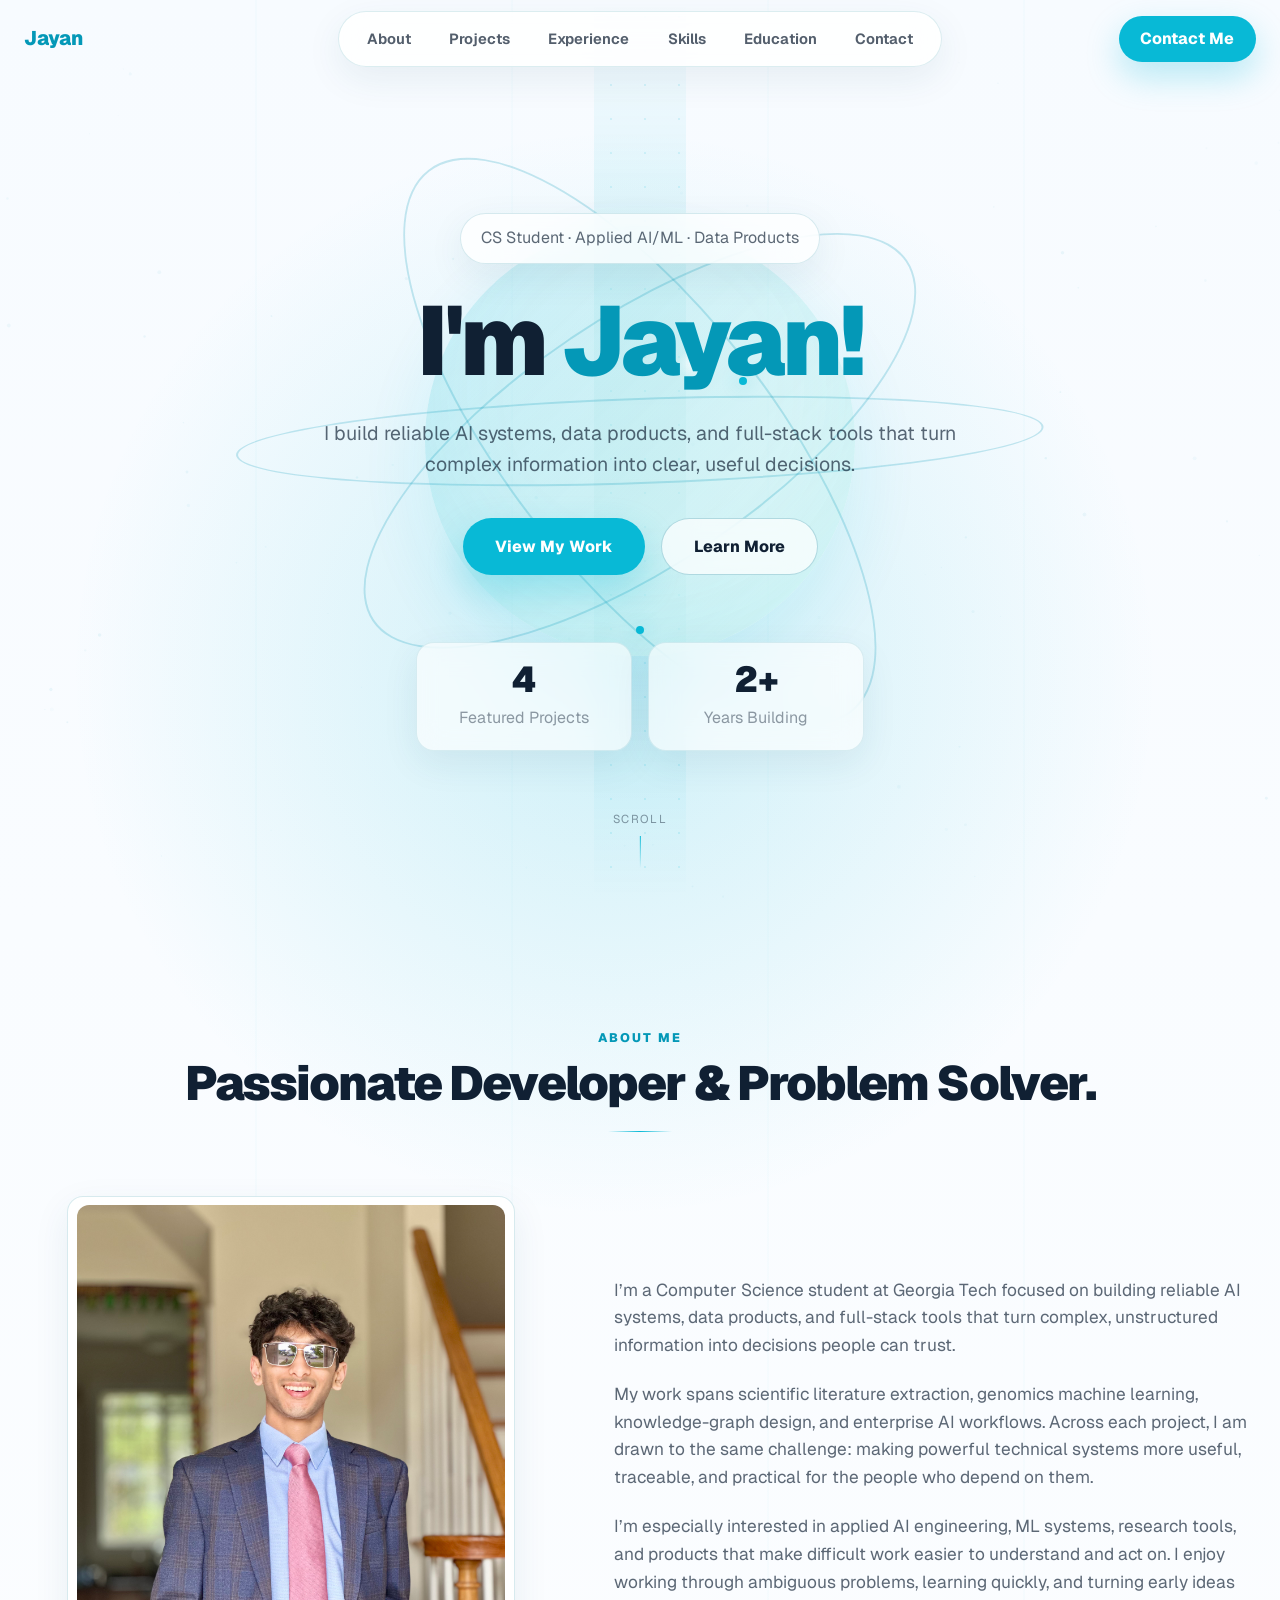
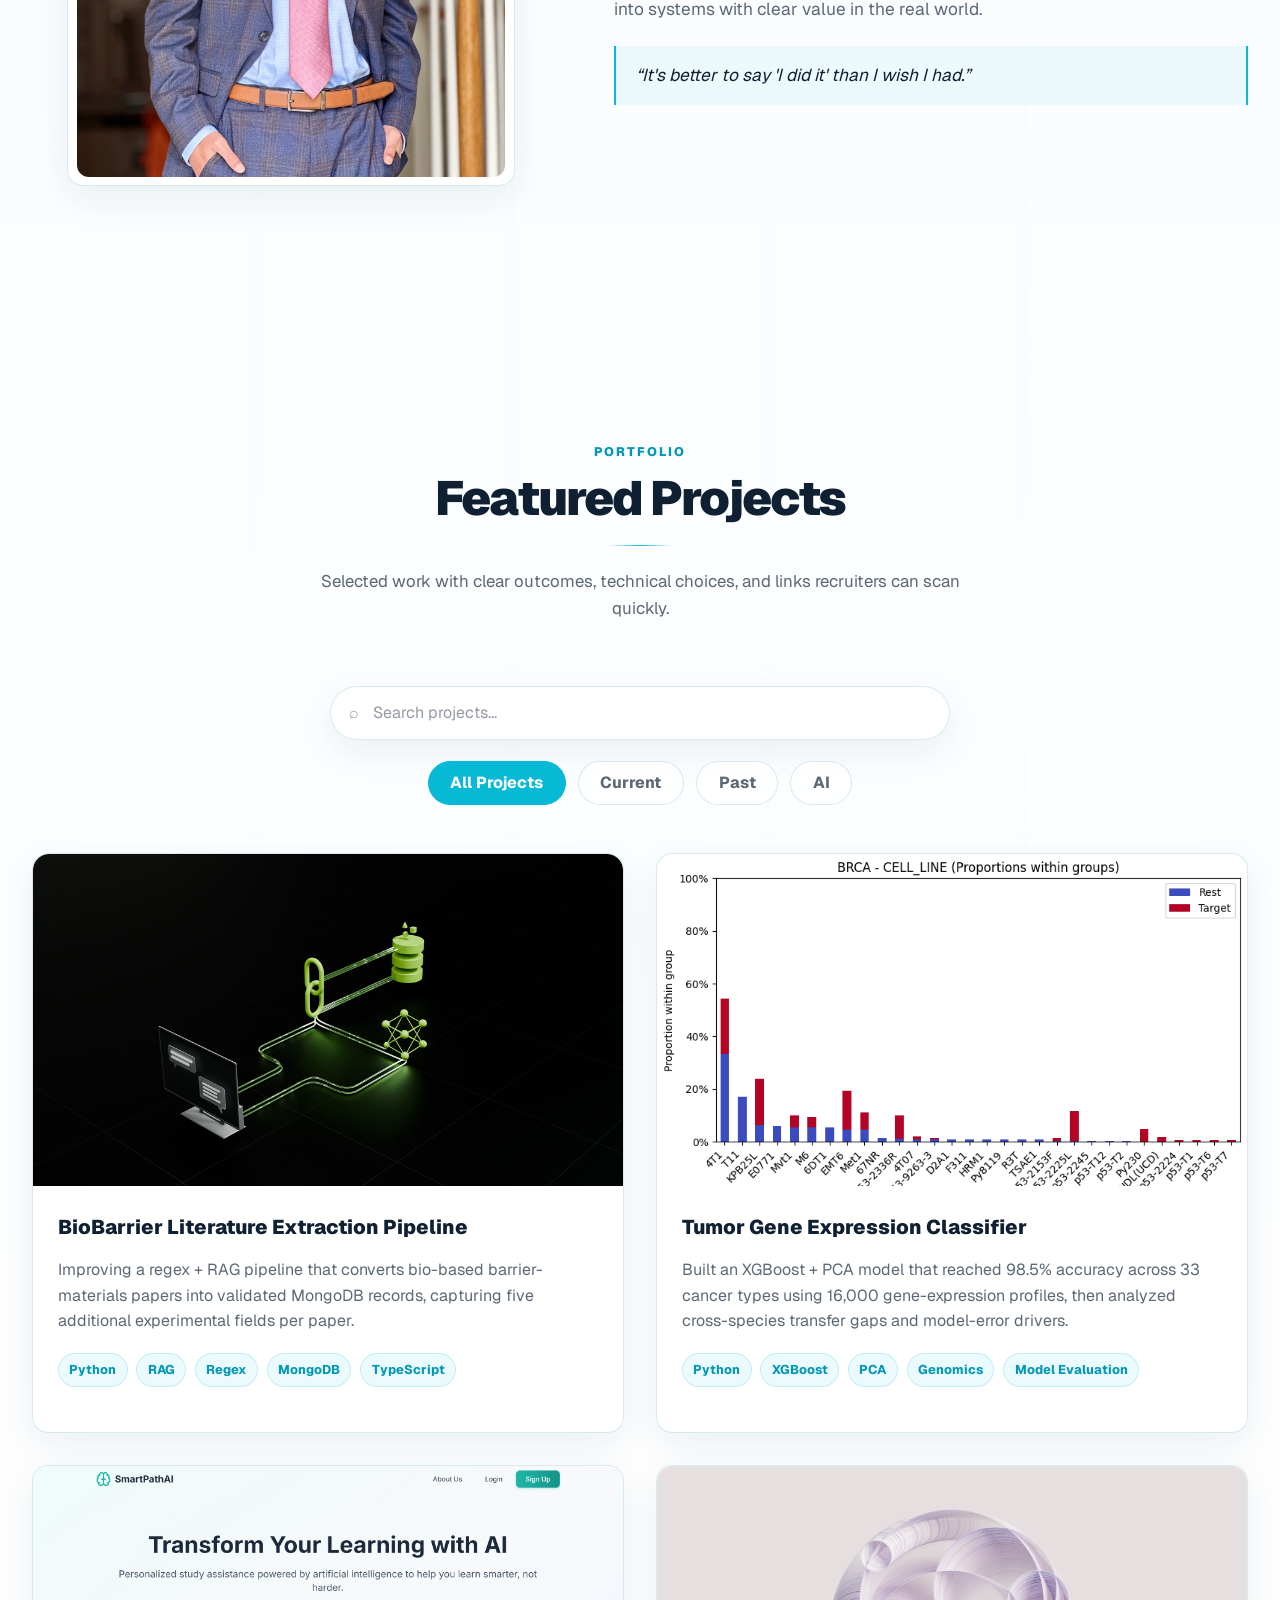
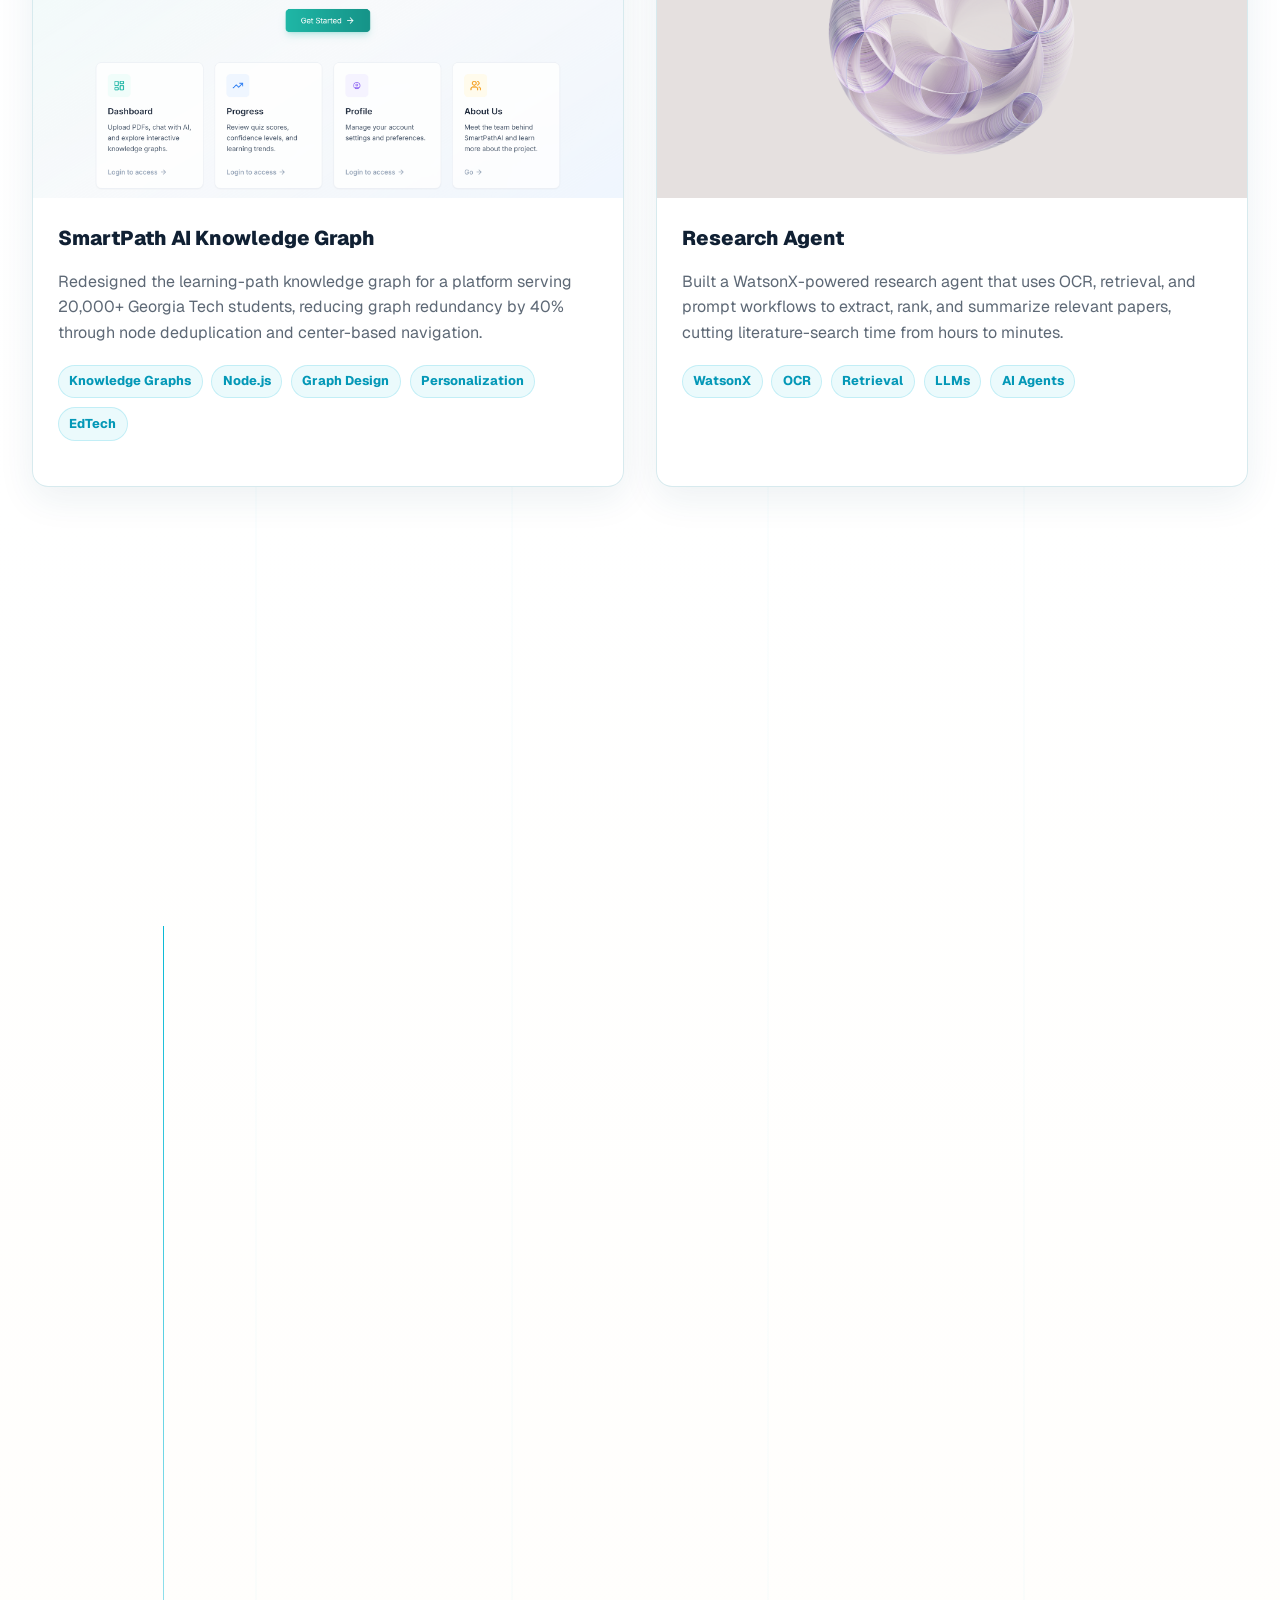
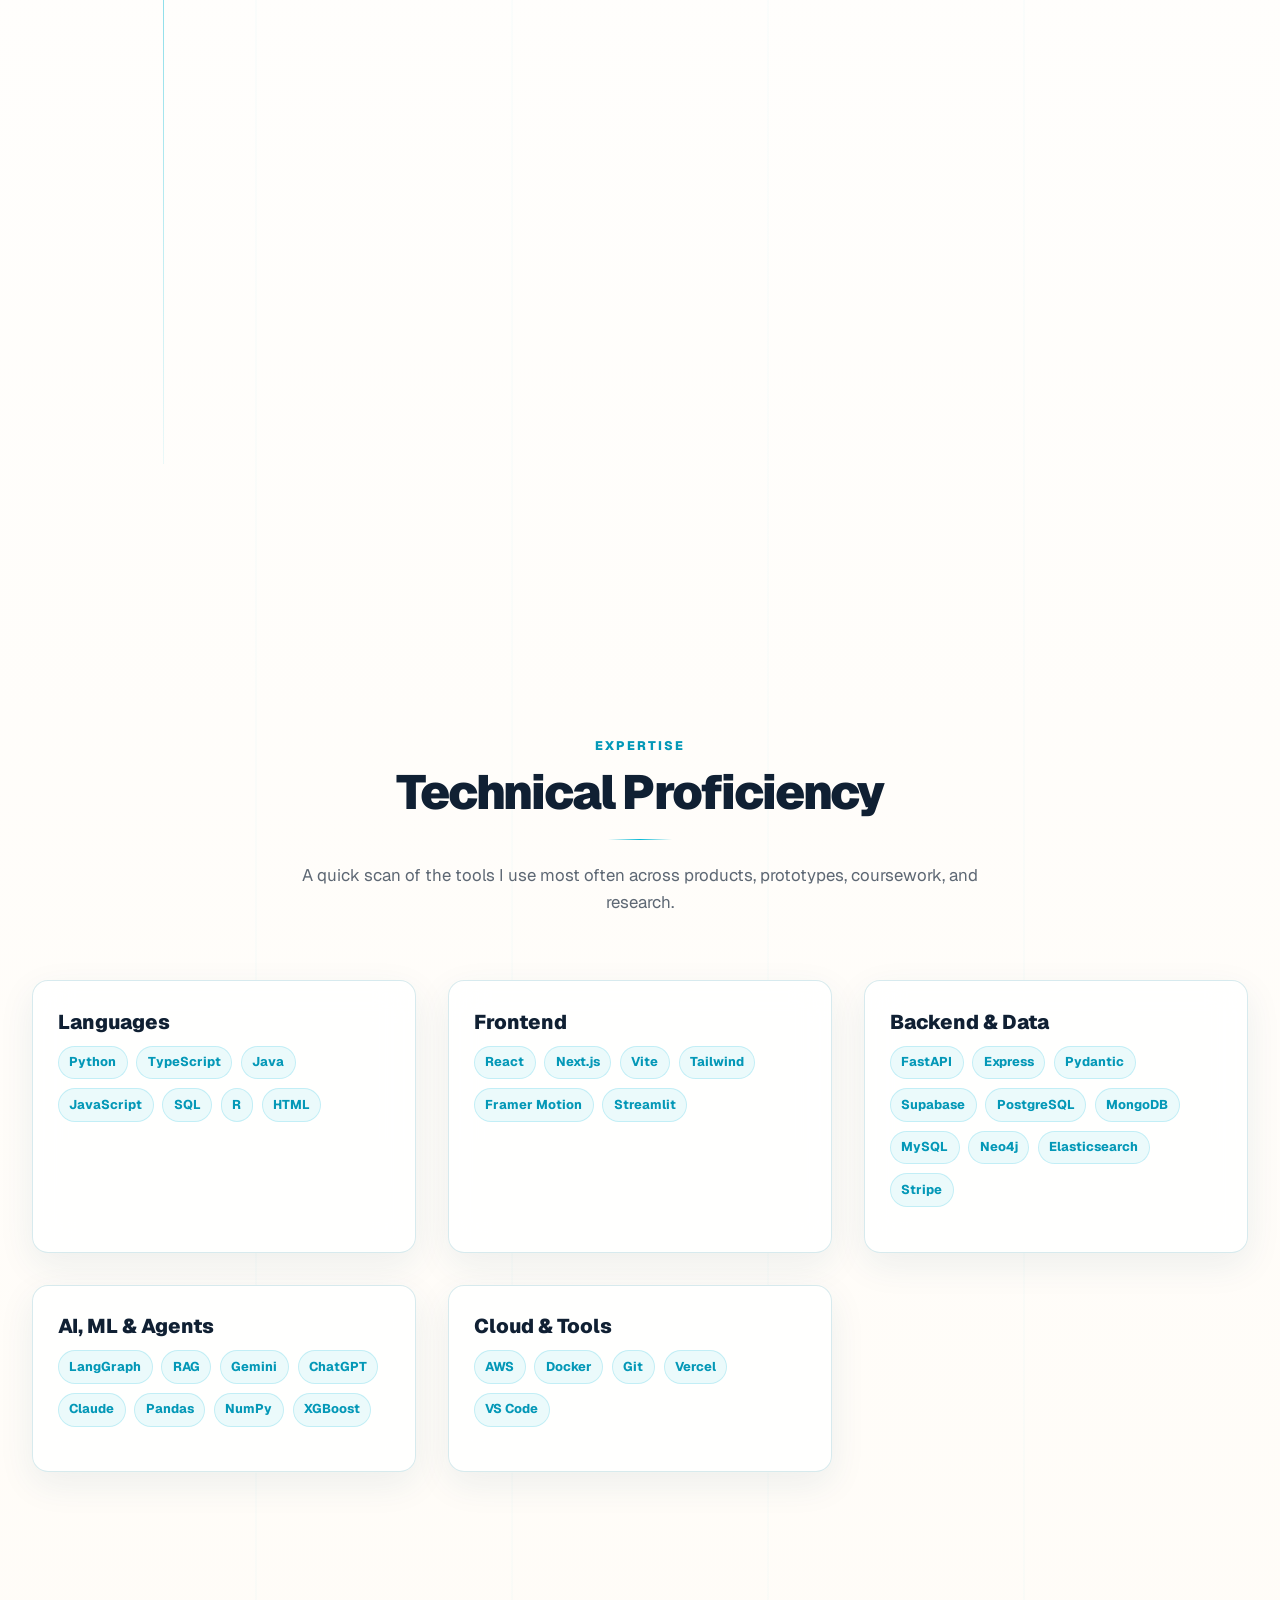
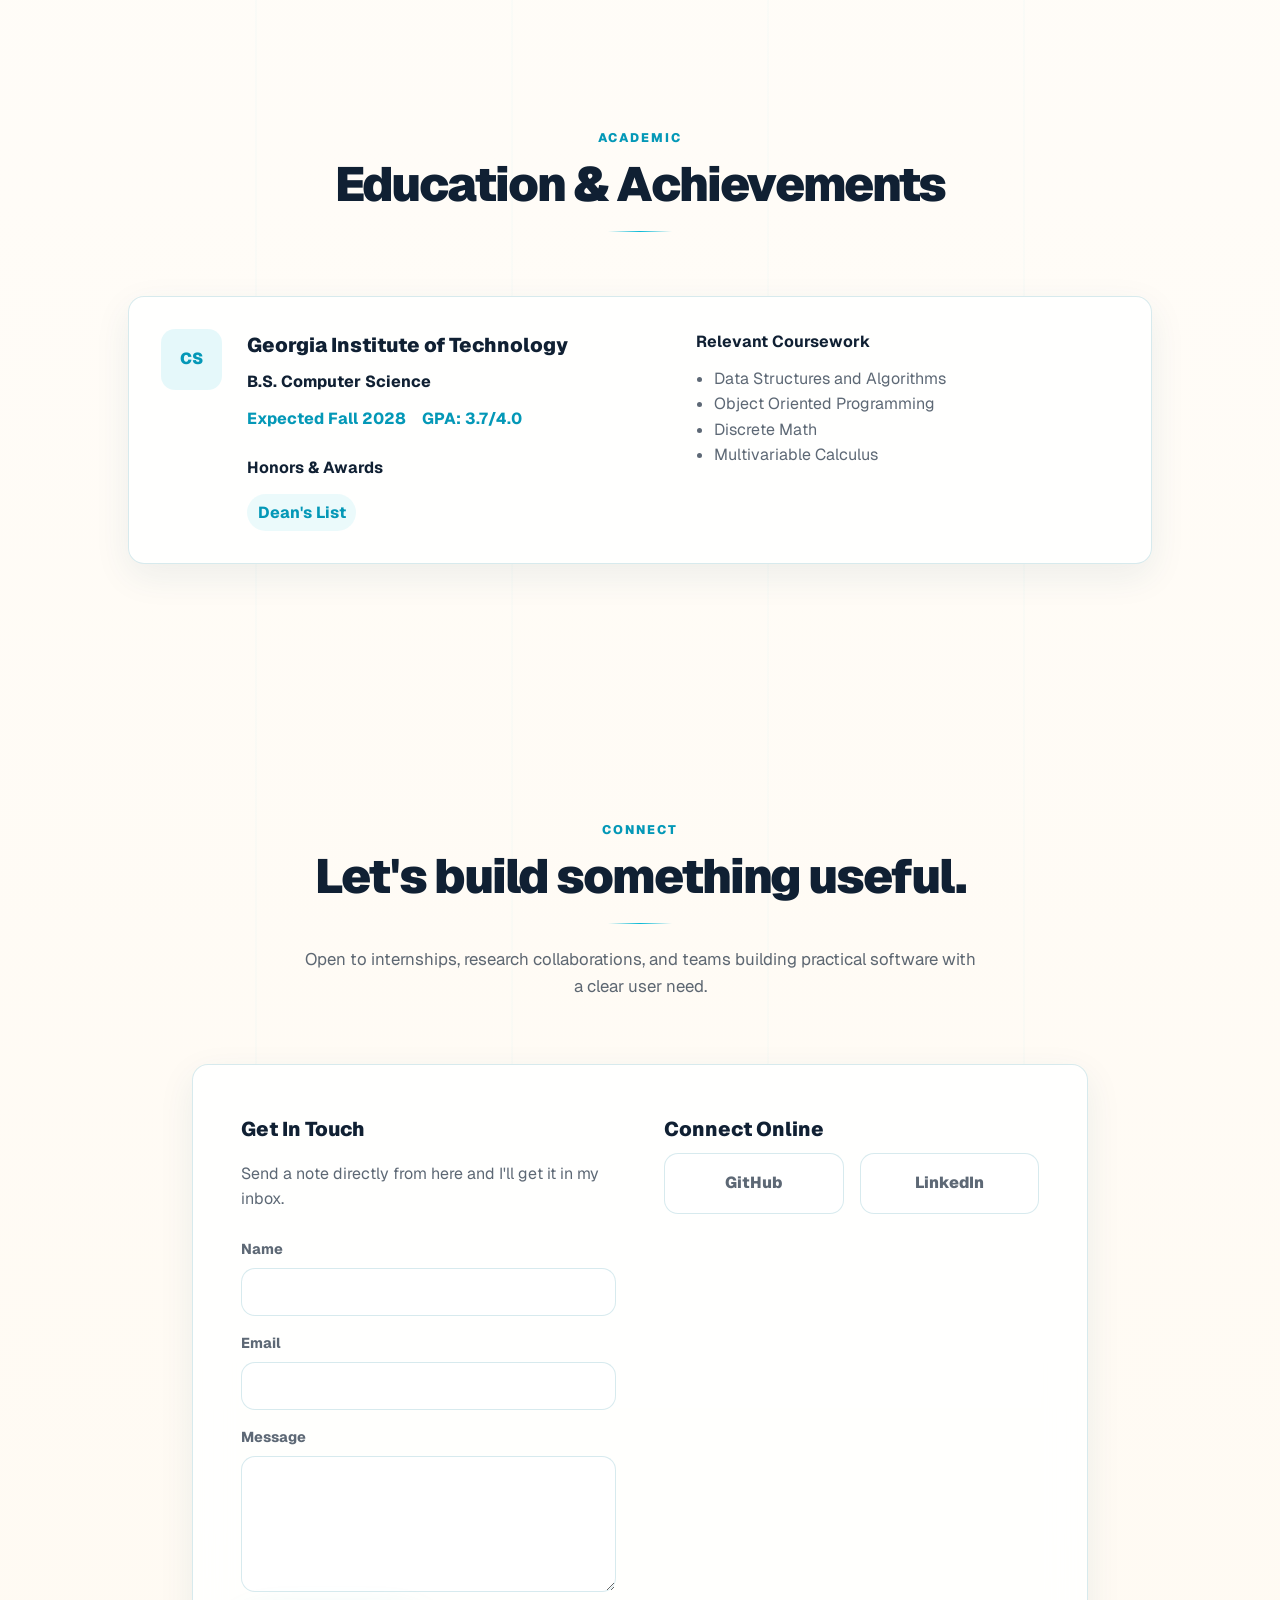
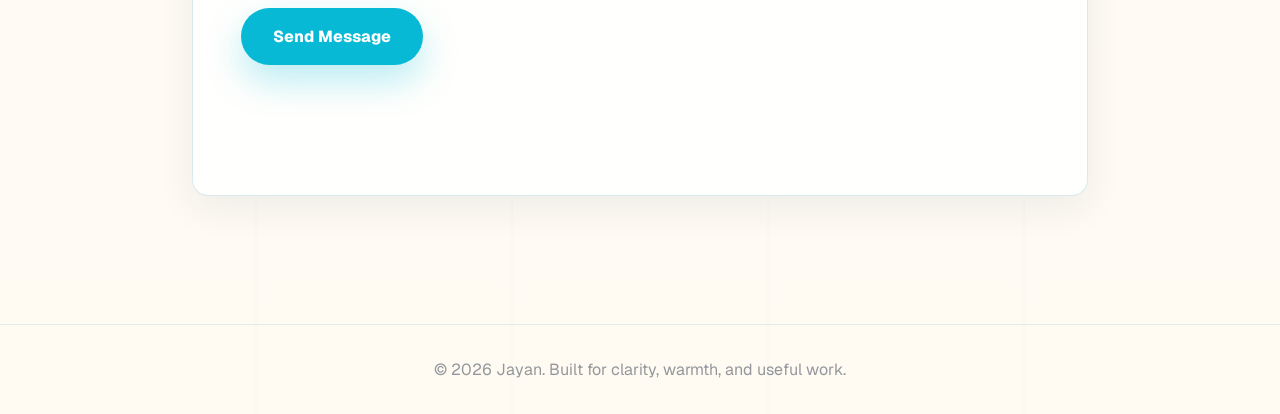
==== index.html @ 0e6bd023 "Initial commit" ====
<!DOCTYPE html>
<html lang="en">
  <head>
    <meta charset="UTF-8" />
    <meta name="viewport" content="width=device-width, initial-scale=1.0" />
    <title>Jayan's Portfolio</title>
    <meta
      name="description"
      content="Jayan's software engineering portfolio: projects, experience, skills, education, and contact."
    />
    <meta name="theme-color" content="#f7fbff" />
    <link rel="icon" href="favicon.svg" type="image/svg+xml" />
    <link rel="preconnect" href="https://fonts.googleapis.com" />
    <link rel="preconnect" href="https://fonts.gstatic.com" crossorigin />
    <link
      href="https://fonts.googleapis.com/css2?family=Geist:wght@400;500;600;700;800;900&display=swap"
      rel="stylesheet"
    />
    <link rel="stylesheet" href="style.css" />
  </head>
  <body>
    <a class="skip-link" href="#main">Skip to content</a>

    <nav class="site-nav" aria-label="Primary navigation">
      <a class="brand" href="#home">Jayan</a>

      <div class="nav-pill" aria-label="Section links">
        <a href="#about">About</a>
        <a href="#projects">Projects</a>
        <a href="#experience">Experience</a>
        <a href="#skills">Skills</a>
        <a href="#education">Education</a>
        <a href="#contact">Contact</a>
      </div>

      <a class="nav-cta" href="#contact">Contact Me</a>

      <button
        class="menu-toggle"
        id="menu-toggle"
        type="button"
        aria-label="Open menu"
        aria-controls="mobile-menu"
        aria-expanded="false"
      >
        <span></span>
        <span></span>
        <span></span>
      </button>
    </nav>

    <div class="mobile-menu" id="mobile-menu">
      <a href="#about">About</a>
      <a href="#projects">Projects</a>
      <a href="#experience">Experience</a>
      <a href="#skills">Skills</a>
      <a href="#education">Education</a>
      <a href="#contact">Contact</a>
    </div>

    <main id="main">
      <section class="hero" id="home" aria-labelledby="hero-title">
        <canvas class="lightfield" id="lightfield" aria-hidden="true"></canvas>
        <div class="beam beam-vertical" aria-hidden="true"></div>
        <div class="orbital" aria-hidden="true">
          <span class="planet"></span>
          <span class="ring ring-a"></span>
          <span class="ring ring-b"></span>
          <span class="ring ring-c"></span>
          <span class="spark spark-a"></span>
          <span class="spark spark-b"></span>
        </div>

        <div class="hero-content reveal">
          <p class="hero-badge">
            <span> CS Student &middot; Applied AI/ML &middot; Data Products</span>
          </p>
          <h1 id="hero-title">
            I&apos;m <span>Jayan!</span>
          </h1>
          <p class="hero-copy">
            I build reliable AI systems, data products, and full-stack tools
            that turn complex information into clear, useful decisions.
          </p>
          <div class="hero-actions">
            <a class="button button-primary" href="#projects">View My Work</a>
            <a class="button button-secondary" href="#about">Learn More</a>
          </div>
          <div class="hero-stats" aria-label="Portfolio stats">
            <div>
              <strong>4</strong>
              <span>Featured Projects</span>
            </div>
            <div>
              <strong>2+</strong>
              <span>Years Building</span>
            </div>
          </div>
        </div>
        <a class="scroll-cue" href="#about" aria-label="Scroll to about">
          <span>SCROLL</span>
          <i></i>
        </a>
      </section>

      <section class="section" id="about" aria-labelledby="about-title">
        <div class="wrap">
          <header class="section-heading reveal">
            <p>ABOUT ME</p>
            <h2 id="about-title">Passionate Developer & Problem Solver.</h2>
          </header>

          <div class="about-layout">
            <div class="portrait-card reveal">
              <img class="portrait-image" src="assets/images/portrait.jpeg" alt="Portrait of Jayan" />
            </div>

            <div class="about-copy reveal" data-delay="1">
              <p>
                I’m a Computer Science student at Georgia Tech focused on building reliable AI systems, data products, 
                and full-stack tools that turn complex, unstructured information into decisions people can trust.
              </p>
              <p>
                My work spans scientific literature extraction, genomics machine learning, knowledge-graph design, 
                and enterprise AI workflows. Across each project, I am drawn to the same challenge: 
                making powerful technical systems more useful, traceable, and practical for 
                the people who depend on them.
              </p>
              <p>
                I’m especially interested in applied AI engineering, ML systems, research tools, 
                and products that make difficult work easier to understand and act on. 
                I enjoy working through ambiguous problems, learning quickly, 
                and turning early ideas into systems with clear value in the real world.
              </p>
              <blockquote>
                &ldquo;It's better to say 'I did it' than I wish I had.&rdquo;
              </blockquote>
            </div>
          </div>
        </div>
      </section>

      <section class="section" id="projects" aria-labelledby="projects-title">
        <div class="wrap">
          <header class="section-heading reveal">
            <p>PORTFOLIO</p>
            <h2 id="projects-title">Featured Projects</h2>
            <span>
              Selected work with clear outcomes, technical choices, and links
              recruiters can scan quickly.
            </span>
          </header>

          <div class="project-tools reveal">
            <label class="search-box" for="project-search">
              <span aria-hidden="true">⌕</span>
              <input id="project-search" type="search" placeholder="Search projects..." />
            </label>
            <div class="filter-buttons" aria-label="Project filters">
              <button class="filter is-active" type="button" data-filter="all">All Projects</button>
              <button class="filter" type="button" data-filter="current">Current</button>
              <button class="filter" type="button" data-filter="past">Past</button>
              <button class="filter" type="button" data-filter="ai">AI</button>
            </div>
          </div>

          <div class="project-grid" id="project-grid">
            <article class="project-card reveal" data-category="current ai" data-title="BioBarrier Literature Extraction Pipeline Georgia Tech Grover Lab">
              <div class="project-preview preview-one">
                <img class="project-preview-image" src="assets/images/grover-lab.png" alt="paper-to-dataset extraction workflow" />
              </div>
              <div class="project-content">
                <h3>BioBarrier Literature Extraction Pipeline</h3>
                <p>
                  Improving a regex + RAG pipeline that converts bio-based
                  barrier-materials papers into validated MongoDB records,
                  capturing five additional experimental fields per paper.
                </p>
                <div class="chips">
                  <span>Python</span>
                  <span>RAG</span>
                  <span>Regex</span>
                  <span>MongoDB</span>
                  <span>TypeScript</span>
                </div>
              </div>
            </article>

            <article class="project-card reveal" data-category="past ai" data-title="Tumor Gene Expression Classifier The Jackson Laboratory for Genomic Medicine">
              <div class="project-preview preview-two">
                <img class="project-preview-image" src="assets/images/tge.png" alt="Cancer classification performance analysis" />
              </div>
              <div class="project-content">
                <h3>Tumor Gene Expression Classifier</h3>
                <p>
                  Built an XGBoost + PCA model that reached 98.5% accuracy
                  across 33 cancer types using 16,000 gene-expression profiles,
                  then analyzed cross-species transfer gaps and model-error drivers.
                </p>
                <div class="chips">
                  <span>Python</span>
                  <span>XGBoost</span>
                  <span>PCA</span>
                  <span>Genomics</span>
                  <span>Model Evaluation</span>
                </div>
              </div>
            </article>

            <article class="project-card reveal" data-category="current ai" data-title="SmartPath AI Knowledge Graph SmartPathAI Big Data Big Impact">
              <div class="project-preview preview-three">
                <img class="project-preview-image" src="assets/images/smartpath-ai.png" alt="Personalized learning-path graph" />
              </div>
              <div class="project-content">
                <h3>SmartPath AI Knowledge Graph</h3>
                <p>
                  Redesigned the learning-path knowledge graph for a platform
                  serving 20,000+ Georgia Tech students, reducing graph redundancy
                  by 40% through node deduplication and center-based navigation.
                </p>
                <div class="chips">
                  <span>Knowledge Graphs</span>
                  <span>Node.js</span>
                  <span>Graph Design</span>
                  <span>Personalization</span>
                  <span>EdTech</span>
                </div>
              </div>
            </article>

            <article class="project-card reveal" data-category="past ai" data-title="NeuralSeek AI Research Agent">
              <div class="project-preview preview-four">
                <img class="project-preview-image" src="assets/images/watsonx.png" alt="research-agent retrieval workflow" />
              </div>
              <div class="project-content">
                <h3>Research Agent</h3>
                <p>
                  Built a WatsonX-powered research agent that uses OCR,
                  retrieval, and prompt workflows to extract, rank, and summarize
                  relevant papers, cutting literature-search time from hours to minutes.
                </p>
                <div class="chips">
                  <span>WatsonX</span>
                  <span>OCR</span>
                  <span>Retrieval</span>
                  <span>LLMs</span>
                  <span>AI Agents</span>
                </div>
              </div>
            </article>
          </div>
        </div>
      </section>

      <section class="section" id="experience" aria-labelledby="experience-title">
        <div class="wrap narrow">
          <header class="section-heading reveal">
            <p>CAREER</p>
            <h2 id="experience-title">Work Experience</h2>
          </header>

          <div class="timeline">
            <article class="timeline-card reveal">
              <div class="timeline-dot"></div>
              <h3>AI & Modernization Intern</h3>
              <p class="meta">PowerPlan · May 2026 - Aug 2026</p>
              <p>
                Built a Python/FastAPI policy-validation service and LangGraph
                workflow that reduced manual review time by 15% and improved
                miscapitalization detection for enterprise financial asset-management software.
              </p>
            </article>

            <article class="timeline-card reveal">
              <div class="timeline-dot"></div>
              <h3>Undergraduate Research Assistant: Bio Based Barrier Materials</h3>
              <p class="meta">Georgia Tech Grover Lab · May 2026 - Present</p>
              <p>
                Improving a literature-extraction system for bio-based barrier
                materials by mapping ingestion, retrieval, parsing, validation,
                and MongoDB schema flows to increase structured-data reliability.
              </p>
            </article>

            <article class="timeline-card reveal">
              <div class="timeline-dot"></div>
              <h3>Research Assistant: Tumor Gene Expression</h3>
              <p class="meta">The Jackson Laboratory for Genomic Medicine · Oct 2024 - Dec 2025</p>
              <p>
                Developed a 98.5%-accurate XGBoost/PCA cancer classifier across
                33 tumor types and analyzed cross-species transfer gaps using
                per-class metrics and error-association analysis.
              </p>
            </article>

            <article class="timeline-card reveal">
              <div class="timeline-dot"></div>
              <h3>AI Agent Builder Intern</h3>
              <p class="meta">NeuralSeek · Aug 2025 - Sep 2025</p>
              <p>
                Built a WatsonX-powered research agent combining OCR, retrieval,
                and prompt workflows to extract, rank, and summarize papers by topic.
              </p>
            </article>

            <article class="timeline-card reveal">
              <div class="timeline-dot"></div>
              <h3>Python Data Analytics & AI Prompt Engineering Intern</h3>
              <p class="meta">developerDB / cruiter.ai · Jul 2025 - Aug 2025</p>
              <p>
                Built Python and SQL analytics pipelines across a 40M+
                candidate-profile database, reducing candidate-placement
                decision time by 30%.
              </p>
            </article>

            <article class="timeline-card reveal">
              <div class="timeline-dot"></div>
              <h3>Research Assistant: Web Robot Detection</h3>
              <p class="meta">Central Connecticut State University · May 2023 - May 2024</p>
              <p>
                Researched web-robot detection approaches and supported
                data-driven analysis of automated versus human web activity.
              </p>
            </article>
          </div>
        </div>
      </section>

      <section class="section" id="skills" aria-labelledby="skills-title">
        <div class="wrap">
          <header class="section-heading reveal">
            <p>EXPERTISE</p>
            <h2 id="skills-title">Technical Proficiency</h2>
            <span>
              A quick scan of the tools I use most often across products,
              prototypes, coursework, and research.
            </span>
          </header>

          <div class="skills-grid">
            <article class="skill-panel reveal">
              <h3>Languages</h3>
                <div class="chips">
                  <span>Python</span>
                  <span>TypeScript</span>
                  <span>Java</span>
                  <span>JavaScript</span>
                  <span>SQL</span>
                  <span>R</span>
                  <span>HTML</span>
                </div>
            </article>

            <article class="skill-panel reveal" data-delay="1">
              <h3>Frontend</h3>
                <div class="chips">
                  <span>React</span>
                  <span>Next.js</span>
                  <span>Vite</span>
                  <span>Tailwind</span>
                  <span>Framer Motion</span>
                  <span>Streamlit</span>
                </div>
            </article>

            <article class="skill-panel reveal" data-delay="2">
              <h3>Backend &amp; Data</h3>
                <div class="chips">
                  <span>FastAPI</span>
                  <span>Express</span>
                  <span>Pydantic</span>
                  <span>Supabase</span>
                  <span>PostgreSQL</span>
                  <span>MongoDB</span>
                  <span>MySQL</span>
                  <span>Neo4j</span>
                  <span>Elasticsearch</span>
                  <span>Stripe</span>
                </div>
            </article>

            <article class="skill-panel reveal" data-delay="2">
              <h3>AI, ML &amp; Agents</h3>
                <div class="chips">
                  <span>LangGraph</span>
                  <span>RAG</span>
                  <span>Gemini</span>
                  <span>ChatGPT</span>
                  <span>Claude</span>
                  <span>Pandas</span>
                  <span>NumPy</span>
                  <span>XGBoost</span>
                </div>
            </article>

            <article class="skill-panel reveal" data-delay="2">
              <h3>Cloud &amp; Tools</h3>
                <div class="chips">
                  <span>AWS</span>
                  <span>Docker</span>
                  <span>Git</span>
                  <span>Vercel</span>
                  <span>VS Code</span>
                </div>
            </article>
          </div>
        </div>
      </section>

      <section class="section" id="education" aria-labelledby="education-title">
        <div class="wrap narrow">
          <header class="section-heading reveal">
            <p>ACADEMIC</p>
            <h2 id="education-title">Education &amp; Achievements</h2>
          </header>

          <article class="education-card reveal">
            <div class="school-mark">CS</div>
            <div class="school-main">
              <h3>Georgia Institute of Technology</h3>
              <p>B.S. Computer Science</p>
              <div class="school-meta">
                <span>Expected Fall 2028</span>
                <span>GPA: 3.7/4.0</span>
              </div>
              <div class="award-list">
                <h4>Honors &amp; Awards</h4>
                <span>Dean's List</span>
              </div>
            </div>
            <div class="coursework">
              <h4>Relevant Coursework</h4>
              <ul>
                <li>Data Structures and Algorithms</li>
                <li>Object Oriented Programming</li>
                <li>Discrete Math</li>
                <li>Multivariable Calculus</li>
              </ul>
            </div>
          </article>
        </div>
      </section>

      <section class="section" id="contact" aria-labelledby="contact-title">
        <div class="wrap contact-wrap">
          <header class="section-heading reveal">
            <p>CONNECT</p>
            <h2 id="contact-title">Let&apos;s build something useful.</h2>
            <span>
              Open to internships, research collaborations, and teams building
              practical software with a clear user need.
            </span>
          </header>

          <div class="contact-card reveal">
            <div>
              <h3>Get In Touch</h3>
              <p>
                Send a note directly from here and I&apos;ll get it in my inbox.
              </p>
              <form class="contact-form" id="contact-form">
                <label for="contact-name">
                  <span>Name</span>
                  <input id="contact-name" name="name" type="text" autocomplete="name" required />
                </label>
                <label for="contact-email">
                  <span>Email</span>
                  <input id="contact-email" name="email" type="email" autocomplete="email" required />
                </label>
                <label class="honeypot" for="contact-website" aria-hidden="true">
                  <span>Website</span>
                  <input id="contact-website" name="website" type="text" tabindex="-1" autocomplete="off" />
                </label>
                <label for="contact-message">
                  <span>Message</span>
                  <textarea id="contact-message" name="message" rows="5" required></textarea>
                </label>
                <button class="button button-primary" type="submit">Send Message</button>
                <p class="form-status" id="contact-status" role="status" aria-live="polite"></p>
              </form>
            </div>
            <div>
              <h3>Connect Online</h3>
              <div class="social-grid">
                <a href="https://github.com/sjayan009" target="_blank"> GitHub</a>
                <a href="https://www.linkedin.com/in/jayan-sirikonda" target="_blank">LinkedIn</a>
              </div>
            </div>
          </div>
        </div>
      </section>
    </main>

    <footer class="footer">
      <p>© <span id="year"></span> Jayan. Built for clarity, warmth, and useful work.</p>
    </footer>

    <script src="script.js"></script>
  </body>
</html>
---- style.css ----
:root {
  --bg: #f7fbff;
  --bg-warm: #fffaf2;
  --surface: rgba(255, 255, 255, 0.84);
  --surface-solid: #ffffff;
  --text: #102033;
  --muted: rgba(16, 32, 51, 0.68);
  --faint: rgba(16, 32, 51, 0.45);
  --cyan: #08b9d6;
  --cyan-strong: #0498b7;
  --teal: #16a394;
  --mint: #dff8f5;
  --blue: #2d6cdf;
  --line: rgba(7, 126, 150, 0.16);
  --line-strong: rgba(7, 126, 150, 0.28);
  --shadow: 0 20px 60px rgba(31, 74, 104, 0.12);
  --shadow-soft: 0 12px 36px rgba(31, 74, 104, 0.08);
  --font: "Geist", "Segoe UI", system-ui, sans-serif;
  --max: 1216px;
  --radius: 16px;
}

* {
  box-sizing: border-box;
}

html {
  scroll-behavior: smooth;
  scroll-padding-top: 96px;
  overflow-x: hidden;
}

body {
  margin: 0;
  min-height: 100vh;
  overflow-x: hidden;
  background:
    linear-gradient(90deg, transparent 0 19.9%, rgba(8, 185, 214, 0.035) 20%, transparent 20.1% 39.9%, rgba(8, 185, 214, 0.03) 40%, transparent 40.1% 59.9%, rgba(8, 185, 214, 0.03) 60%, transparent 60.1% 79.9%, rgba(8, 185, 214, 0.035) 80%, transparent 80.1%),
    radial-gradient(circle at 48% 8%, rgba(8, 185, 214, 0.18), transparent 34rem),
    linear-gradient(180deg, var(--bg) 0%, #ffffff 44%, var(--bg-warm) 100%);
  color: var(--text);
  font-family: var(--font);
  line-height: 1.6;
}

body.nav-open {
  overflow: hidden;
}

a {
  color: inherit;
  text-decoration: none;
}

button,
input {
  font: inherit;
}

::selection {
  background: var(--cyan);
  color: #ffffff;
}

.skip-link {
  position: fixed;
  left: 1rem;
  top: 1rem;
  z-index: 1000;
  transform: translateY(-160%);
  padding: 0.7rem 1rem;
  border-radius: 999px;
  background: var(--cyan);
  color: #ffffff;
  font-weight: 750;
}

.skip-link:focus {
  transform: translateY(0);
}

.site-nav {
  position: fixed;
  inset: 0 0 auto;
  z-index: 100;
  display: grid;
  grid-template-columns: 1fr auto 1fr;
  align-items: center;
  gap: 1rem;
  height: 78px;
  padding: 0 1.5rem;
  pointer-events: none;
}

.site-nav > * {
  pointer-events: auto;
}

.brand {
  width: fit-content;
  font-size: 1.24rem;
  font-weight: 850;
  color: var(--cyan-strong);
}

.nav-pill {
  display: flex;
  align-items: center;
  gap: 0.3rem;
  padding: 0.5rem 0.65rem;
  border: 1px solid rgba(7, 126, 150, 0.14);
  border-radius: 999px;
  background: rgba(255, 255, 255, 0.82);
  box-shadow: var(--shadow-soft);
  backdrop-filter: blur(18px);
}

.nav-pill a {
  display: inline-flex;
  align-items: center;
  min-height: 2.4rem;
  padding: 0 1.05rem;
  border-radius: 999px;
  color: rgba(16, 32, 51, 0.72);
  font-size: 0.92rem;
  font-weight: 650;
  transition: background 180ms ease, color 180ms ease;
}

.nav-pill a:hover {
  background: rgba(8, 185, 214, 0.1);
  color: var(--cyan-strong);
}

.nav-cta {
  justify-self: end;
  display: inline-flex;
  align-items: center;
  min-height: 2.85rem;
  padding: 0 1.35rem;
  border-radius: 999px;
  background: var(--cyan);
  color: #ffffff;
  font-weight: 750;
  box-shadow: 0 14px 34px rgba(8, 185, 214, 0.28);
  transition: transform 180ms ease, box-shadow 180ms ease, background 180ms ease;
}

.nav-cta:hover {
  transform: translateY(-1px);
  background: var(--cyan-strong);
  box-shadow: 0 18px 40px rgba(8, 185, 214, 0.34);
}

.menu-toggle {
  display: none;
  justify-self: end;
  width: 44px;
  height: 44px;
  border: 1px solid rgba(7, 126, 150, 0.16);
  border-radius: 50%;
  background: rgba(255, 255, 255, 0.9);
  box-shadow: var(--shadow-soft);
  cursor: pointer;
}

.menu-toggle span {
  display: block;
  width: 18px;
  height: 2px;
  margin: 4px auto;
  border-radius: 2px;
  background: var(--text);
  transition: transform 180ms ease, opacity 180ms ease;
}

.menu-toggle[aria-expanded="true"] span:nth-child(1) {
  transform: translateY(6px) rotate(45deg);
}

.menu-toggle[aria-expanded="true"] span:nth-child(2) {
  opacity: 0;
}

.menu-toggle[aria-expanded="true"] span:nth-child(3) {
  transform: translateY(-6px) rotate(-45deg);
}

.mobile-menu {
  display: none;
}

.wrap {
  width: min(calc(100vw - 3rem), var(--max));
  margin: 0 auto;
}

.wrap.narrow {
  max-width: 1024px;
}

.hero {
  position: relative;
  min-height: 100vh;
  display: grid;
  place-items: center;
  overflow: hidden;
  padding: 6rem 1.5rem 2rem;
}

.lightfield,
.beam,
.orbital {
  position: absolute;
  pointer-events: none;
}

.lightfield {
  inset: 0;
  width: 100%;
  height: 100%;
  opacity: 0.36;
}

.beam-vertical {
  top: 0;
  bottom: 0;
  left: 50%;
  width: 92px;
  transform: translateX(-50%);
  background:
    linear-gradient(180deg, transparent, rgba(8, 185, 214, 0.16) 20%, rgba(22, 163, 148, 0.1) 50%, rgba(8, 185, 214, 0.12) 82%, transparent),
    radial-gradient(circle, rgba(8, 185, 214, 0.24) 1px, transparent 1px);
  background-size: auto, 34px 34px;
  opacity: 0.52;
}

.orbital {
  left: 50%;
  top: 49%;
  width: min(43vw, 430px);
  aspect-ratio: 1;
  transform: translate(-50%, -50%);
}

.planet {
  position: absolute;
  inset: 0;
  border-radius: 50%;
  background:
    radial-gradient(circle at 62% 32%, rgba(255, 255, 255, 0.66), transparent 0.9rem),
    linear-gradient(135deg, rgba(8, 185, 214, 0.18), rgba(223, 248, 245, 0.86));
  box-shadow:
    inset 0 -50px 90px rgba(8, 185, 214, 0.08),
    0 28px 80px rgba(8, 185, 214, 0.12);
  opacity: 0.88;
}

.ring {
  position: absolute;
  left: 50%;
  top: 50%;
  border: 2px solid rgba(8, 152, 183, 0.22);
  border-radius: 50%;
  transform: translate(-50%, -50%) rotate(var(--rot));
}

.ring-a {
  width: 188%;
  height: 20%;
  --rot: -2deg;
}

.ring-b {
  width: 150%;
  height: 58%;
  --rot: -34deg;
}

.ring-c {
  width: 160%;
  height: 62%;
  --rot: 52deg;
}

.spark {
  position: absolute;
  width: 8px;
  height: 8px;
  border-radius: 50%;
  background: var(--cyan);
  box-shadow: 0 0 18px rgba(8, 185, 214, 0.45);
}

.spark-a {
  left: 73%;
  top: 35%;
}

.spark-b {
  left: 49%;
  top: 93%;
}

.hero-content {
  position: relative;
  z-index: 2;
  width: min(760px, 100%);
  text-align: center;
}

.hero-badge {
  display: inline-flex;
  align-items: center;
  gap: 0.7rem;
  margin: 0 0 1.8rem;
  padding: 0.72rem 1.25rem;
  border: 1px solid var(--line);
  border-radius: 999px;
  background: rgba(255, 255, 255, 0.78);
  color: var(--muted);
  box-shadow: var(--shadow-soft);
  backdrop-filter: blur(18px);
}

.badge-icon {
  color: var(--cyan);
  font-weight: 900;
}

.hero h1 {
  margin: 0;
  font-size: clamp(4.2rem, 8vw, 6.1rem);
  line-height: 1;
  font-weight: 900;
  letter-spacing: -0.045em;
}

.hero h1 span,
.section-heading h2 span {
  color: var(--cyan-strong);
}

.hero-copy {
  max-width: 690px;
  margin: 1.75rem auto 0;
  color: var(--muted);
  font-size: 1.22rem;
  line-height: 1.58;
}

.hero-actions {
  display: flex;
  justify-content: center;
  flex-wrap: wrap;
  gap: 1rem;
  margin-top: 2.4rem;
}

.button {
  display: inline-flex;
  align-items: center;
  justify-content: center;
  min-height: 3.55rem;
  padding: 0 2rem;
  border-radius: 999px;
  font-weight: 780;
  transition: transform 180ms ease, background 180ms ease, box-shadow 180ms ease, border-color 180ms ease, color 180ms ease;
}

.button-primary {
  background: var(--cyan);
  color: #ffffff;
  box-shadow: 0 16px 36px rgba(8, 185, 214, 0.28);
}

.button-secondary {
  border: 1px solid var(--line-strong);
  background: rgba(255, 255, 255, 0.72);
  color: var(--text);
  backdrop-filter: blur(16px);
}

.button:hover {
  transform: translateY(-2px);
}

.button-primary:hover {
  background: var(--cyan-strong);
  box-shadow: 0 18px 42px rgba(8, 185, 214, 0.34);
}

.button-secondary:hover {
  border-color: rgba(8, 185, 214, 0.42);
  background: rgba(255, 255, 255, 0.78);
}

.hero-stats {
  display: grid;
  grid-template-columns: repeat(2, minmax(0, 1fr));
  gap: 1rem;
  width: min(448px, 100%);
  margin: 4.2rem auto 0;
}

.hero-stats div {
  padding: 1.2rem;
  border: 1px solid rgba(7, 126, 150, 0.12);
  border-radius: 18px;
  background: rgba(255, 255, 255, 0.64);
  box-shadow: var(--shadow-soft);
  backdrop-filter: blur(14px);
}

.hero-stats strong {
  display: block;
  font-size: 2.25rem;
  line-height: 1;
  font-weight: 900;
  color: var(--text);
}

.hero-stats span {
  display: block;
  margin-top: 0.45rem;
  color: var(--faint);
}

.scroll-cue {
  position: absolute;
  left: 50%;
  bottom: 2rem;
  z-index: 2;
  display: grid;
  justify-items: center;
  gap: 0.5rem;
  transform: translateX(-50%);
  color: var(--faint);
  font-size: 0.72rem;
  letter-spacing: 0.12em;
}

.scroll-cue i {
  width: 1px;
  height: 2rem;
  background: linear-gradient(var(--cyan), transparent);
}

.section {
  position: relative;
  padding: 8rem 0;
}

.section-heading {
  margin: 0 auto 4rem;
  text-align: center;
}

.section-heading p {
  margin: 0 0 0.65rem;
  color: var(--cyan-strong);
  font-size: 0.78rem;
  font-weight: 850;
  letter-spacing: 0.16em;
}

.section-heading h2 {
  margin: 0;
  color: var(--text);
  font-size: clamp(2.45rem, 5vw, 3rem);
  line-height: 1.07;
  font-weight: 900;
  letter-spacing: -0.04em;
}

.section-heading h2::after {
  content: "";
  display: block;
  width: 4rem;
  height: 1px;
  margin: 1.3rem auto 0;
  background: linear-gradient(90deg, transparent, var(--cyan), transparent);
}

.section-heading span {
  display: block;
  max-width: 680px;
  margin: 1.4rem auto 0;
  color: var(--muted);
  font-size: 1.05rem;
}

.about-layout {
  display: grid;
  grid-template-columns: minmax(280px, 0.9fr) minmax(0, 1.1fr);
  gap: 4rem;
  align-items: center;
}

.portrait-card,
.project-card,
.timeline-card,
.skill-panel,
.education-card,
.contact-card {
  position: relative;
  border: 1px solid var(--line);
  border-radius: var(--radius);
  background: var(--surface);
  box-shadow: var(--shadow-soft);
  backdrop-filter: blur(18px);
}

.portrait-card::before,
.project-card::before,
.timeline-card::before,
.skill-panel::before,
.education-card::before,
.contact-card::before {
  content: "";
  position: absolute;
  inset: 0;
  border-radius: inherit;
  background: linear-gradient(135deg, rgba(8, 185, 214, 0.08), transparent 42%);
  opacity: 0;
  transition: opacity 180ms ease;
  pointer-events: none;
}

.portrait-card:hover::before,
.project-card:hover::before,
.timeline-card:hover::before,
.skill-panel:hover::before,
.education-card:hover::before,
.contact-card:hover::before {
  opacity: 1;
}

.portrait-card {
  max-width: 448px;
  padding: 0.55rem;
  margin: 0 auto;
}

.portrait-placeholder {
  aspect-ratio: 3 / 4;
  display: grid;
  place-items: end center;
  padding: 2rem;
  border-radius: 12px;
  overflow: hidden;
  background:
    linear-gradient(180deg, transparent 30%, rgba(255, 255, 255, 0.88)),
    radial-gradient(circle at 50% 30%, rgba(8, 185, 214, 0.2), transparent 5rem),
    linear-gradient(135deg, #e9f9fc, #fff7ec);
  color: var(--muted);
  font-weight: 750;
}

.portrait-image {
  display: block;
  width: 100%;
  aspect-ratio: 3 / 4;
  object-fit: cover;
  border-radius: 12px;
}

.about-copy {
  display: grid;
  gap: 1.35rem;
  color: var(--muted);
  font-size: 1.08rem;
}

.about-copy p,
.about-copy blockquote {
  margin: 0;
}

.about-copy blockquote {
  padding: 1rem 1.25rem;
  border-left: 2px solid var(--cyan);
  border-right: 2px solid var(--cyan);
  color: var(--text);
  font-style: italic;
  background: rgba(8, 185, 214, 0.06);
  border-radius: 0;
}

.project-tools {
  display: grid;
  justify-items: center;
  gap: 1.35rem;
  margin-bottom: 3rem;
}

.search-box {
  width: min(620px, 100%);
  display: flex;
  align-items: center;
  gap: 0.75rem;
  padding: 0 1.15rem;
  min-height: 3.35rem;
  border: 1px solid var(--line);
  border-radius: 999px;
  background: rgba(255, 255, 255, 0.78);
  color: var(--faint);
  box-shadow: var(--shadow-soft);
}

.search-box input {
  width: 100%;
  border: 0;
  outline: 0;
  background: transparent;
  color: var(--text);
}

.search-box input::placeholder {
  color: var(--faint);
}

.filter-buttons {
  display: flex;
  justify-content: center;
  flex-wrap: wrap;
  gap: 0.75rem;
}

.filter {
  min-height: 2.75rem;
  padding: 0 1.35rem;
  border: 1px solid var(--line);
  border-radius: 999px;
  background: rgba(255, 255, 255, 0.72);
  color: var(--muted);
  font-weight: 750;
  cursor: pointer;
  transition: background 160ms ease, color 160ms ease, border-color 160ms ease;
}

.filter.is-active,
.filter:hover {
  background: var(--cyan);
  border-color: var(--cyan);
  color: #ffffff;
}

.project-grid {
  display: grid;
  grid-template-columns: repeat(2, minmax(0, 1fr));
  gap: 2rem;
}

.project-card {
  overflow: hidden;
}

.project-card.is-hidden {
  display: none;
}

.project-preview {
  aspect-ratio: 16 / 9;
  display: grid;
  place-items: center;
  position: relative;
  overflow: hidden;
  border-radius: 16px 16px 0 0;
  color: rgba(16, 32, 51, 0.72);
  font-weight: 850;
}

.project-preview::before {
  content: "";
  position: absolute;
  inset: 0;
  background:
    linear-gradient(rgba(8, 185, 214, 0.08) 1px, transparent 1px),
    linear-gradient(90deg, rgba(8, 185, 214, 0.08) 1px, transparent 1px);
  background-size: 32px 32px;
  mask-image: linear-gradient(180deg, black, transparent 90%);
}

.project-preview:has(.project-preview-image)::before {
  content: none;
}

.project-preview span {
  position: relative;
  z-index: 1;
}

.project-preview-image {
  width: 100%;
  height: 100%;
  object-fit: cover;
}

.preview-one {
  background: radial-gradient(circle at 50% 40%, rgba(8, 185, 214, 0.22), transparent 10rem), #eaf9fc;
}

.preview-two {
  background: linear-gradient(135deg, #ffffff, #dff8f5);
}

.preview-three {
  background: radial-gradient(circle at 65% 35%, rgba(22, 163, 148, 0.22), transparent 8rem), #f2fbf8;
}

.preview-four {
  background: linear-gradient(135deg, rgba(45, 108, 223, 0.14), rgba(8, 185, 214, 0.16)), #f8fbff;
}

.project-content {
  padding: 1.55rem;
}

.project-content h3 {
  margin: 0;
  font-size: 1.25rem;
  font-weight: 850;
}

.project-content p {
  min-height: 4.8rem;
  margin: 0.9rem 0 1.2rem;
  color: var(--muted);
}

.chips {
  display: flex;
  flex-wrap: wrap;
  gap: 0.55rem;
  margin-bottom: 1.25rem;
}

.chips span {
  padding: 0.35rem 0.65rem;
  border: 1px solid rgba(8, 185, 214, 0.18);
  border-radius: 999px;
  background: rgba(8, 185, 214, 0.08);
  color: var(--cyan-strong);
  font-size: 0.8rem;
  font-weight: 750;
}

.project-links {
  display: flex;
  gap: 1rem;
}

.project-links a {
  color: var(--muted);
  font-weight: 750;
}

.project-links a:hover {
  color: var(--cyan-strong);
}

.timeline {
  position: relative;
  display: grid;
  gap: 2rem;
}

.timeline::before {
  content: "";
  position: absolute;
  left: 2.2rem;
  top: 1rem;
  bottom: 1rem;
  width: 1px;
  background: linear-gradient(var(--cyan), rgba(8, 185, 214, 0.08));
}

.timeline-card {
  margin-left: 5rem;
  padding: 1.55rem;
}

.timeline-dot {
  position: absolute;
  left: -3.15rem;
  top: 2rem;
  width: 0.9rem;
  height: 0.9rem;
  border: 2px solid var(--cyan);
  border-radius: 50%;
  background: #ffffff;
  box-shadow: 0 0 0 7px rgba(8, 185, 214, 0.1);
}

.timeline-card h3,
.skill-panel h3,
.education-card h3,
.contact-card h3 {
  margin: 0 0 0.5rem;
  font-size: 1.25rem;
  font-weight: 850;
}

.meta {
  margin: 0 0 0.85rem;
  color: var(--cyan-strong);
  font-weight: 750;
}

.timeline-card p,
.timeline-card ul {
  margin: 0;
  color: var(--muted);
}

.timeline-card ul {
  padding-left: 1.15rem;
}

.skills-grid {
  display: grid;
  grid-template-columns: repeat(3, minmax(0, 1fr));
  gap: 2rem;
}

.skill-panel {
  padding: 1.55rem;
}

.meter {
  display: grid;
  grid-template-columns: 1fr auto;
  gap: 0.55rem;
  margin-top: 1.1rem;
  color: var(--muted);
}

.meter strong {
  color: var(--text);
}

.meter i {
  grid-column: 1 / -1;
  display: block;
  height: 0.5rem;
  overflow: hidden;
  border-radius: 999px;
  background: rgba(8, 185, 214, 0.12);
}

.meter i::before {
  content: "";
  display: block;
  width: var(--value);
  height: 100%;
  border-radius: inherit;
  background: linear-gradient(90deg, var(--cyan), var(--teal));
}

.education-card {
  display: grid;
  grid-template-columns: auto 1fr 1fr;
  gap: 1.6rem;
  padding: 2rem;
}

.school-mark {
  width: 3.8rem;
  height: 3.8rem;
  display: grid;
  place-items: center;
  border-radius: 14px;
  background: rgba(8, 185, 214, 0.1);
  color: var(--cyan-strong);
  font-weight: 900;
}

.school-main p,
.coursework,
.contact-card p {
  color: var(--muted);
}

.school-main p {
  margin: 0 0 0.7rem;
  color: var(--text);
  font-weight: 750;
}

.school-meta {
  display: flex;
  flex-wrap: wrap;
  gap: 1rem;
  color: var(--cyan-strong);
  font-weight: 750;
}

.award-list {
  margin-top: 1.5rem;
  display: flex;
  flex-wrap: wrap;
  gap: 0.65rem;
}

.award-list h4,
.coursework h4 {
  width: 100%;
  margin: 0 0 0.2rem;
  color: var(--text);
}

.award-list span {
  padding: 0.35rem 0.65rem;
  border-radius: 999px;
  background: rgba(8, 185, 214, 0.08);
  color: var(--cyan-strong);
  font-weight: 750;
}

.coursework ul {
  margin: 0.7rem 0 0;
  padding-left: 1.15rem;
}

.contact-wrap {
  max-width: 896px;
}

.contact-card {
  display: grid;
  grid-template-columns: repeat(2, minmax(0, 1fr));
  gap: 3rem;
  padding: 3rem;
}

.contact-card p {
  margin: 1rem 0 1.6rem;
}

.contact-form {
  display: grid;
  gap: 1rem;
}

.contact-form label {
  display: grid;
  gap: 0.45rem;
  color: var(--muted);
  font-size: 0.9rem;
  font-weight: 750;
}

.contact-form input,
.contact-form textarea {
  width: 100%;
  border: 1px solid var(--line);
  border-radius: 14px;
  background: rgba(255, 255, 255, 0.78);
  color: var(--text);
  outline: 0;
  box-shadow: inset 0 1px 0 rgba(255, 255, 255, 0.7);
  transition: border-color 160ms ease, box-shadow 160ms ease, background 160ms ease;
}

.contact-form input {
  min-height: 3rem;
  padding: 0 1rem;
}

.contact-form textarea {
  min-height: 8.5rem;
  padding: 0.9rem 1rem;
  resize: vertical;
}

.contact-form input:focus,
.contact-form textarea:focus {
  border-color: rgba(8, 185, 214, 0.5);
  background: rgba(255, 255, 255, 0.92);
  box-shadow: 0 0 0 4px rgba(8, 185, 214, 0.1);
}

.contact-form button {
  width: fit-content;
  border: 0;
  cursor: pointer;
}

.contact-form button:disabled {
  cursor: wait;
  opacity: 0.72;
  transform: none;
}

.honeypot {
  position: absolute;
  left: -10000px;
  width: 1px;
  height: 1px;
  overflow: hidden;
}

.form-status {
  min-height: 1.5rem;
  margin: 0;
  color: var(--muted);
  font-size: 0.92rem;
}

.form-status.is-success {
  color: var(--cyan-strong);
}

.form-status.is-error {
  color: #b42318;
}

.social-grid {
  display: grid;
  grid-template-columns: repeat(2, minmax(0, 1fr));
  gap: 1rem;
}

.social-grid a {
  display: grid;
  place-items: center;
  min-height: 3.8rem;
  border: 1px solid var(--line);
  border-radius: 14px;
  background: rgba(255, 255, 255, 0.7);
  color: var(--muted);
  font-weight: 850;
}

.social-grid a:hover {
  border-color: var(--line-strong);
  color: var(--cyan-strong);
}

.footer {
  padding: 2rem 1.5rem;
  border-top: 1px solid rgba(7, 126, 150, 0.12);
  color: var(--faint);
  text-align: center;
}

.footer p {
  margin: 0;
}

.reveal {
  opacity: 0;
  transform: translateY(26px);
  transition: opacity 520ms ease, transform 520ms cubic-bezier(0.22, 1, 0.36, 1);
}

.reveal.in {
  opacity: 1;
  transform: none;
}

.reveal[data-delay="1"] {
  transition-delay: 90ms;
}

.reveal[data-delay="2"] {
  transition-delay: 180ms;
}

@media (max-width: 980px) {
  .site-nav {
    grid-template-columns: 1fr auto;
  }

  .nav-pill,
  .nav-cta {
    display: none;
  }

  .menu-toggle {
    display: block;
  }

  .mobile-menu {
    position: fixed;
    inset: 0;
    z-index: 90;
    display: flex;
    flex-direction: column;
    justify-content: center;
    gap: 0.35rem;
    padding: 2rem;
    background: rgba(247, 251, 255, 0.96);
    transform: translateY(-100%);
    visibility: hidden;
    transition: transform 260ms ease, visibility 260ms ease;
  }

  .mobile-menu.is-open {
    transform: translateY(0);
    visibility: visible;
  }

  .mobile-menu a {
    font-size: 2.4rem;
    font-weight: 900;
    color: var(--text);
  }

  .mobile-menu a:hover {
    color: var(--cyan-strong);
  }

  .about-layout,
  .project-grid,
  .skills-grid,
  .education-card,
  .contact-card {
    grid-template-columns: 1fr;
  }

  .timeline::before {
    left: 0.45rem;
  }

  .timeline-card {
    margin-left: 2rem;
  }

  .timeline-dot {
    left: -1.95rem;
  }
}

@media (max-width: 640px) {
  .site-nav {
    height: 72px;
    padding: 0 1rem;
  }

  .hero {
    min-height: 100svh;
    padding: 5.4rem 0.5rem 2rem;
  }

  .orbital {
    width: 96vw;
    top: 48%;
  }

  .beam-vertical {
    width: 78px;
  }

  .hero h1 {
    font-size: clamp(3.1rem, 14vw, 4.3rem);
  }

  .hero-copy {
    font-size: 1.04rem;
  }

  .hero-badge {
    width: min(100%, 360px);
    justify-content: center;
    flex-wrap: wrap;
  }

  .hero-actions {
    display: grid;
  }

  .hero-stats {
    margin-top: 3rem;
    gap: 0.75rem;
  }

  .scroll-cue {
    display: none;
  }

  .section {
    padding: 6.5rem 0;
  }

  .wrap {
    width: min(calc(100vw - 1rem), var(--max));
  }

  .section-heading {
    margin-bottom: 3rem;
  }

  .section-heading h2 {
    font-size: 2.35rem;
  }

  .project-tools {
    justify-items: stretch;
  }

  .filter-buttons {
    justify-content: flex-start;
  }

  .project-content p {
    min-height: 0;
  }

  .portrait-card,
  .project-card,
  .timeline-card,
  .skill-panel,
  .education-card,
  .contact-card {
    border-radius: 14px;
  }

  .contact-card,
  .education-card {
    padding: 1.4rem;
  }
}

@media (prefers-reduced-motion: reduce) {
  html {
    scroll-behavior: auto;
  }

  *,
  *::before,
  *::after {
    animation-duration: 0.001ms !important;
    animation-iteration-count: 1 !important;
    transition-duration: 0.001ms !important;
  }

  .reveal {
    opacity: 1;
    transform: none;
    filter: none;
  }
}
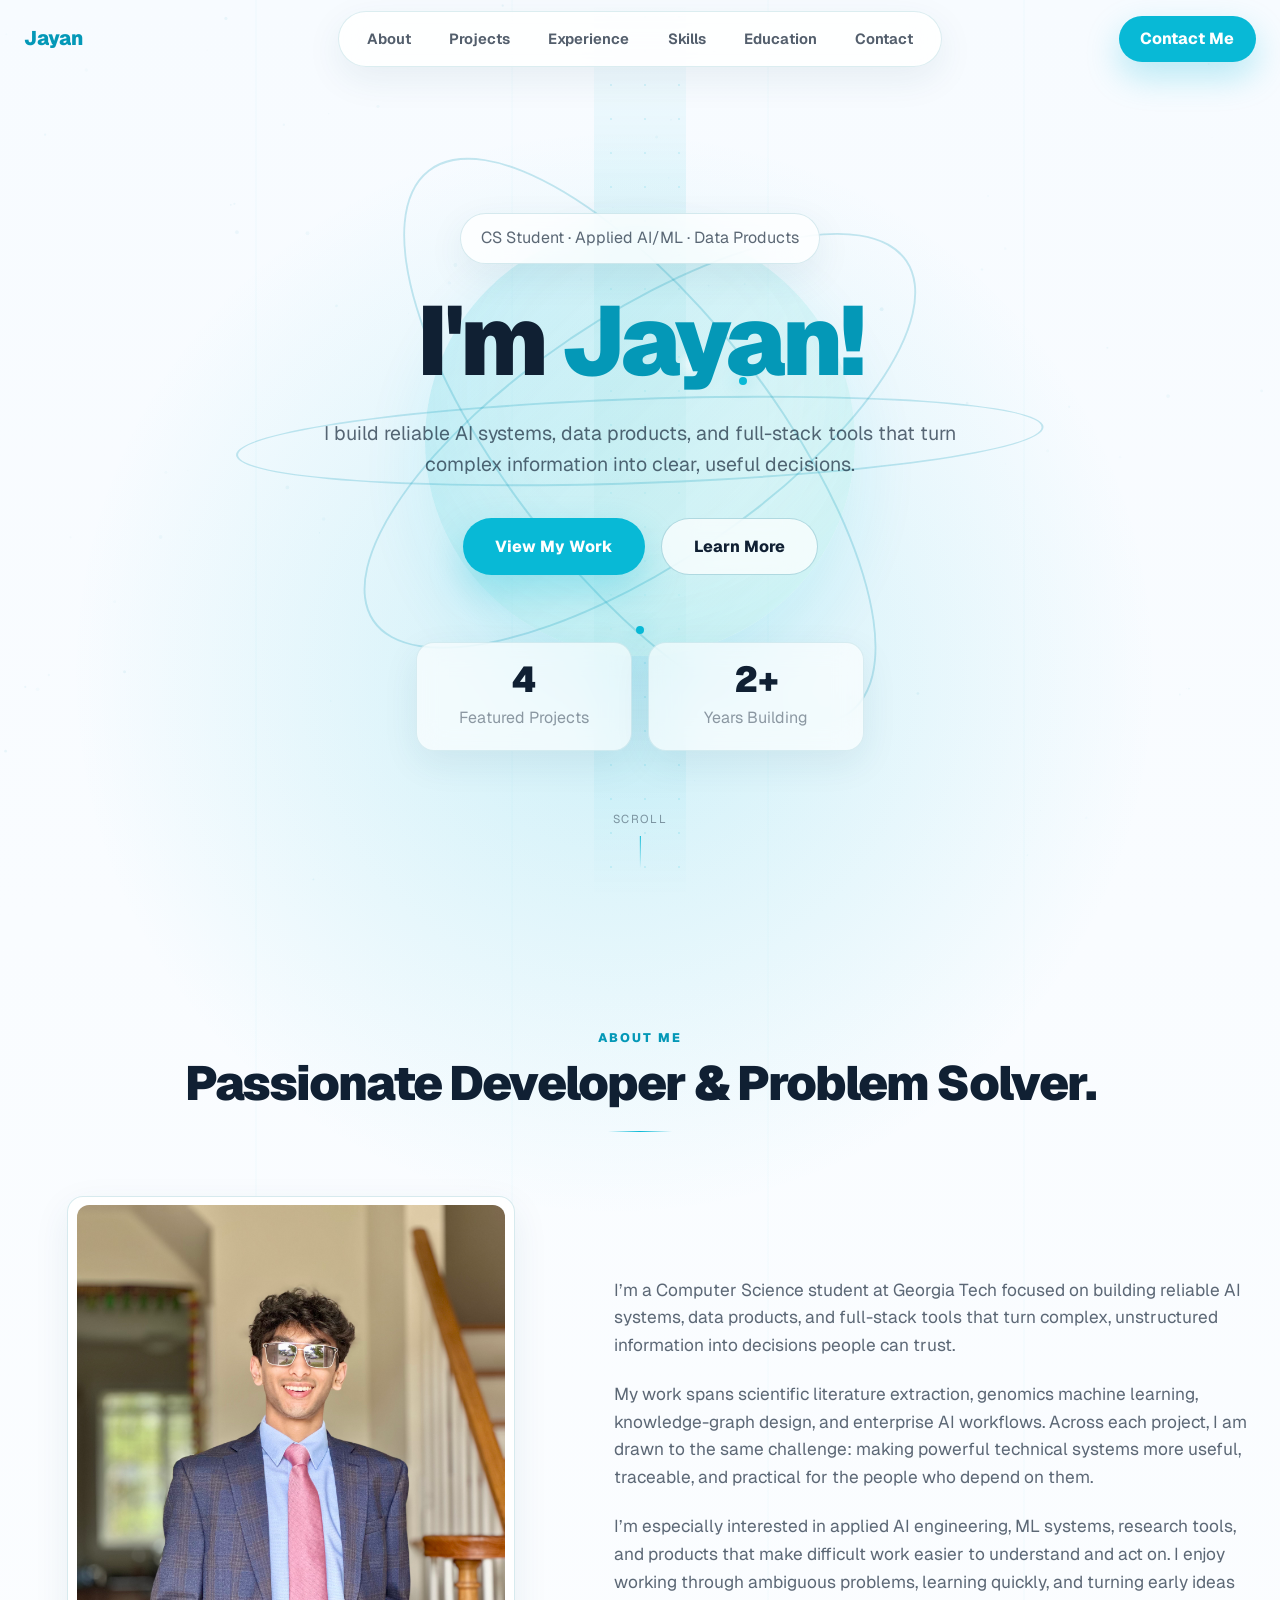
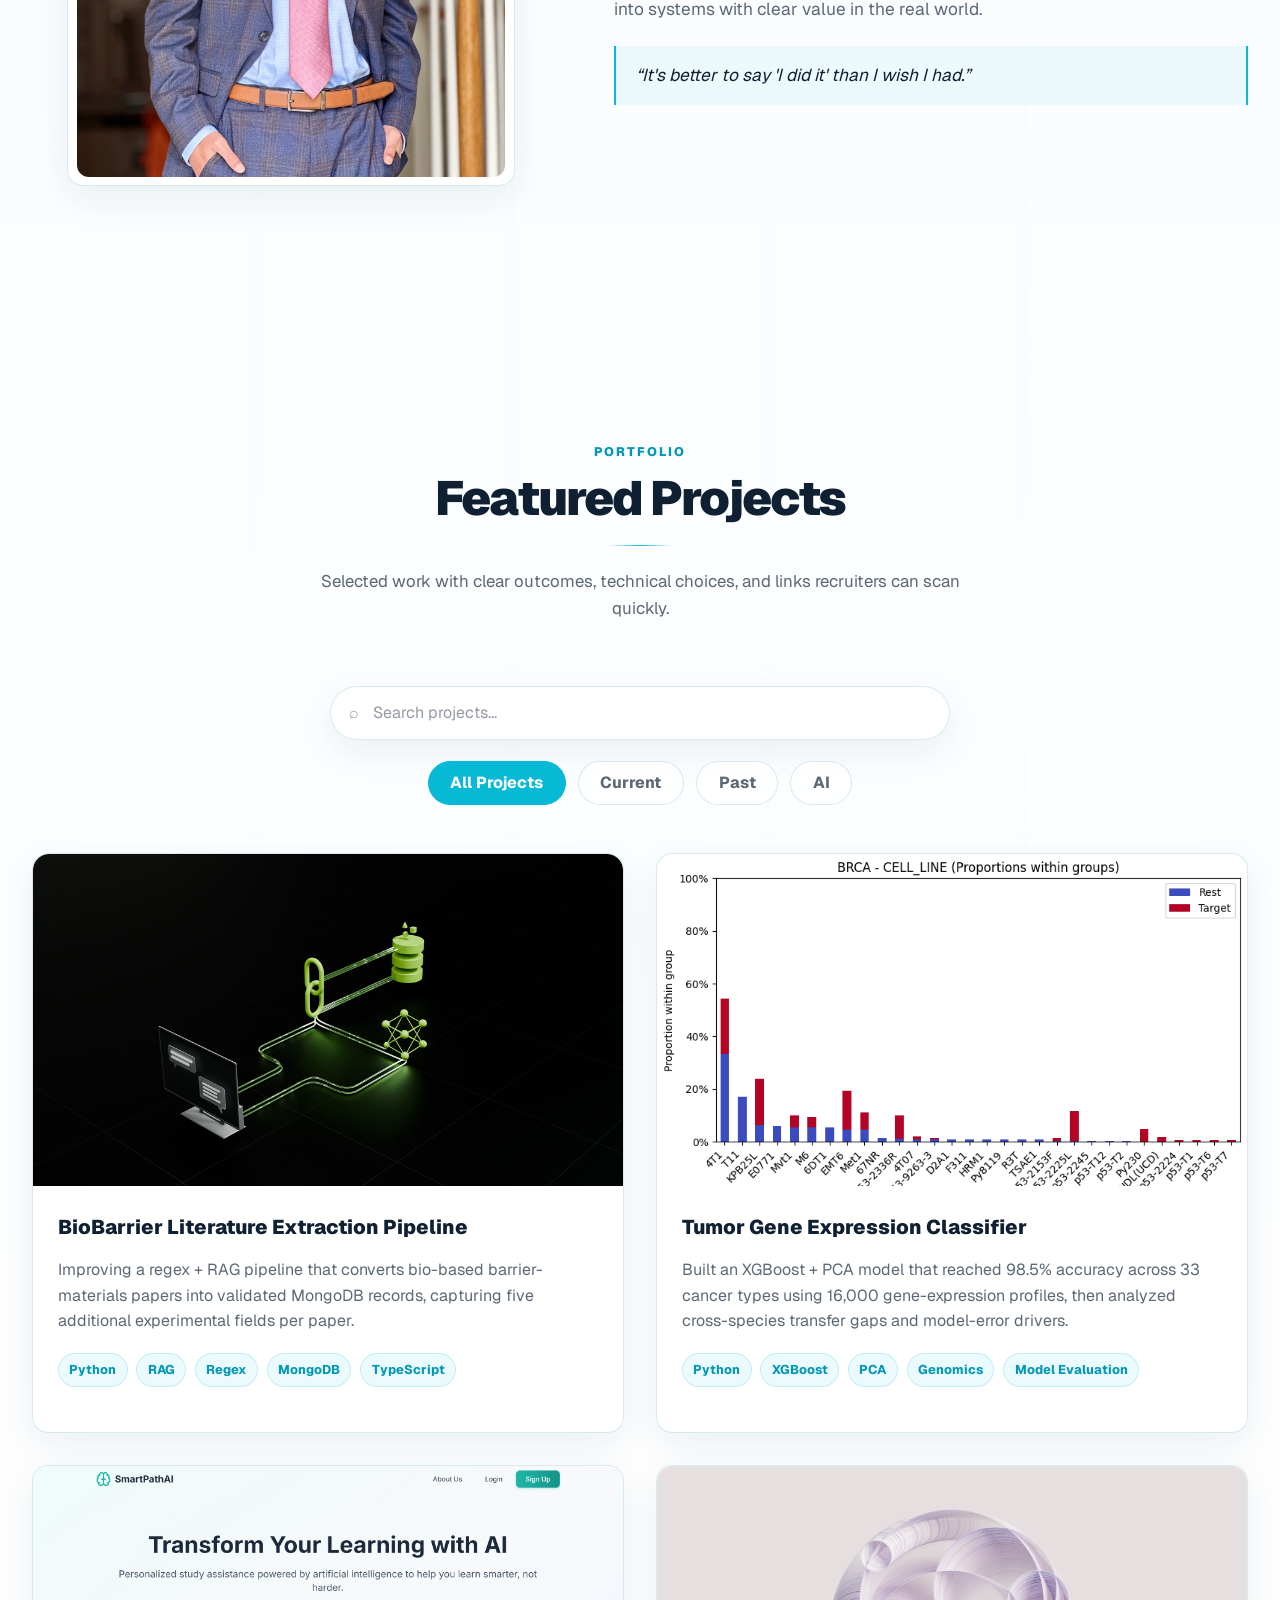
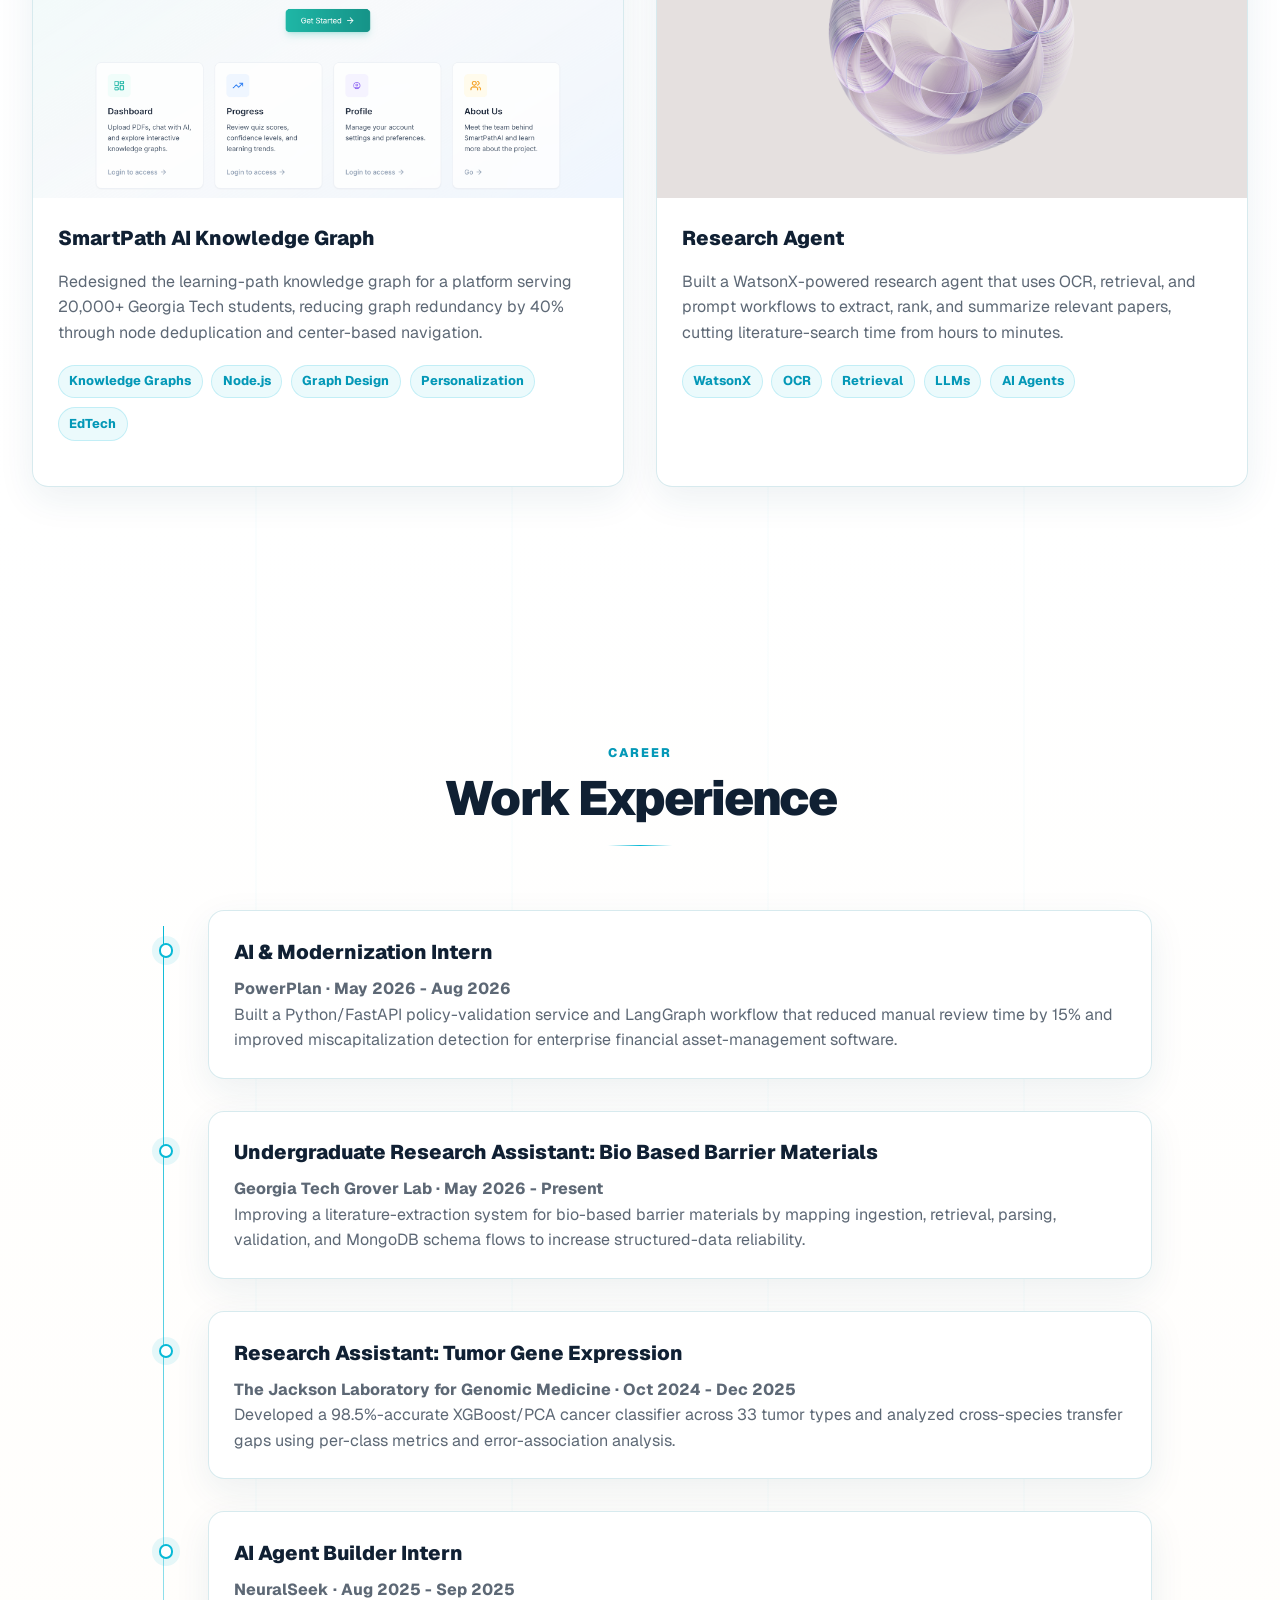
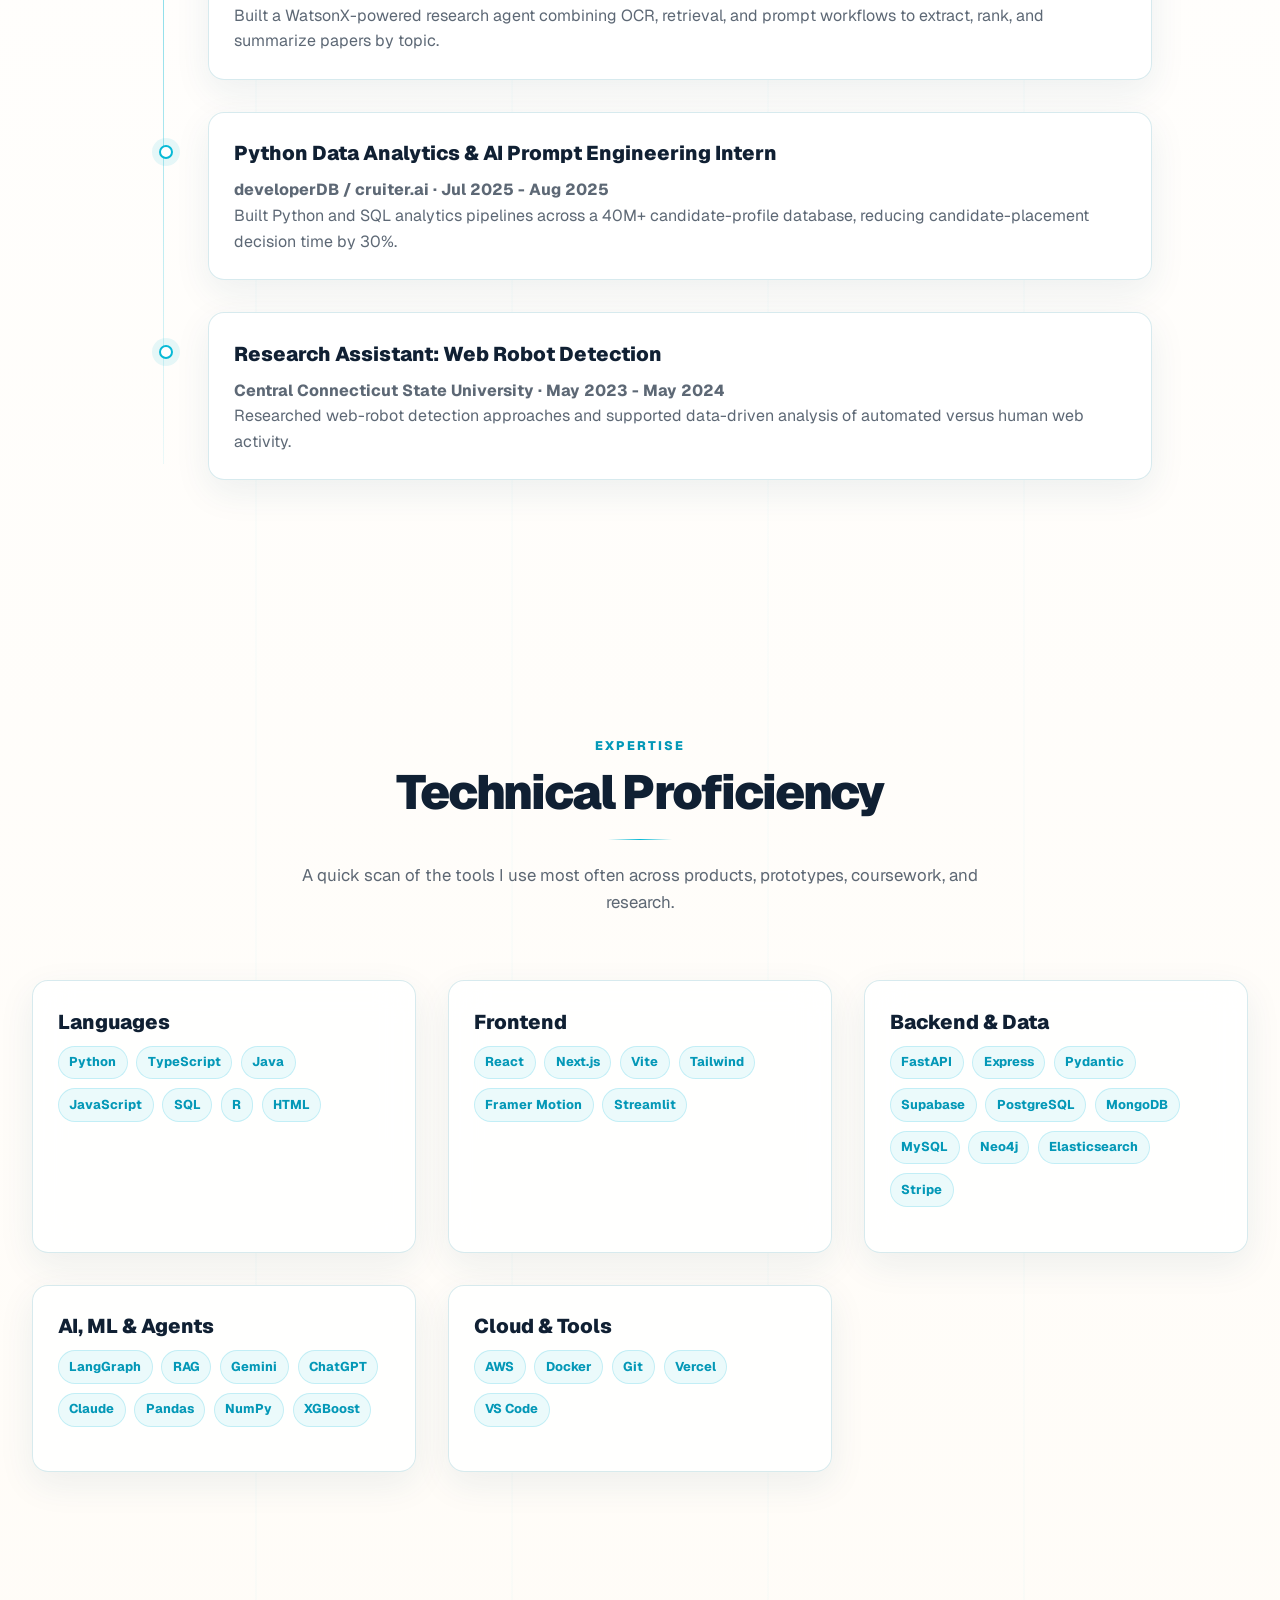
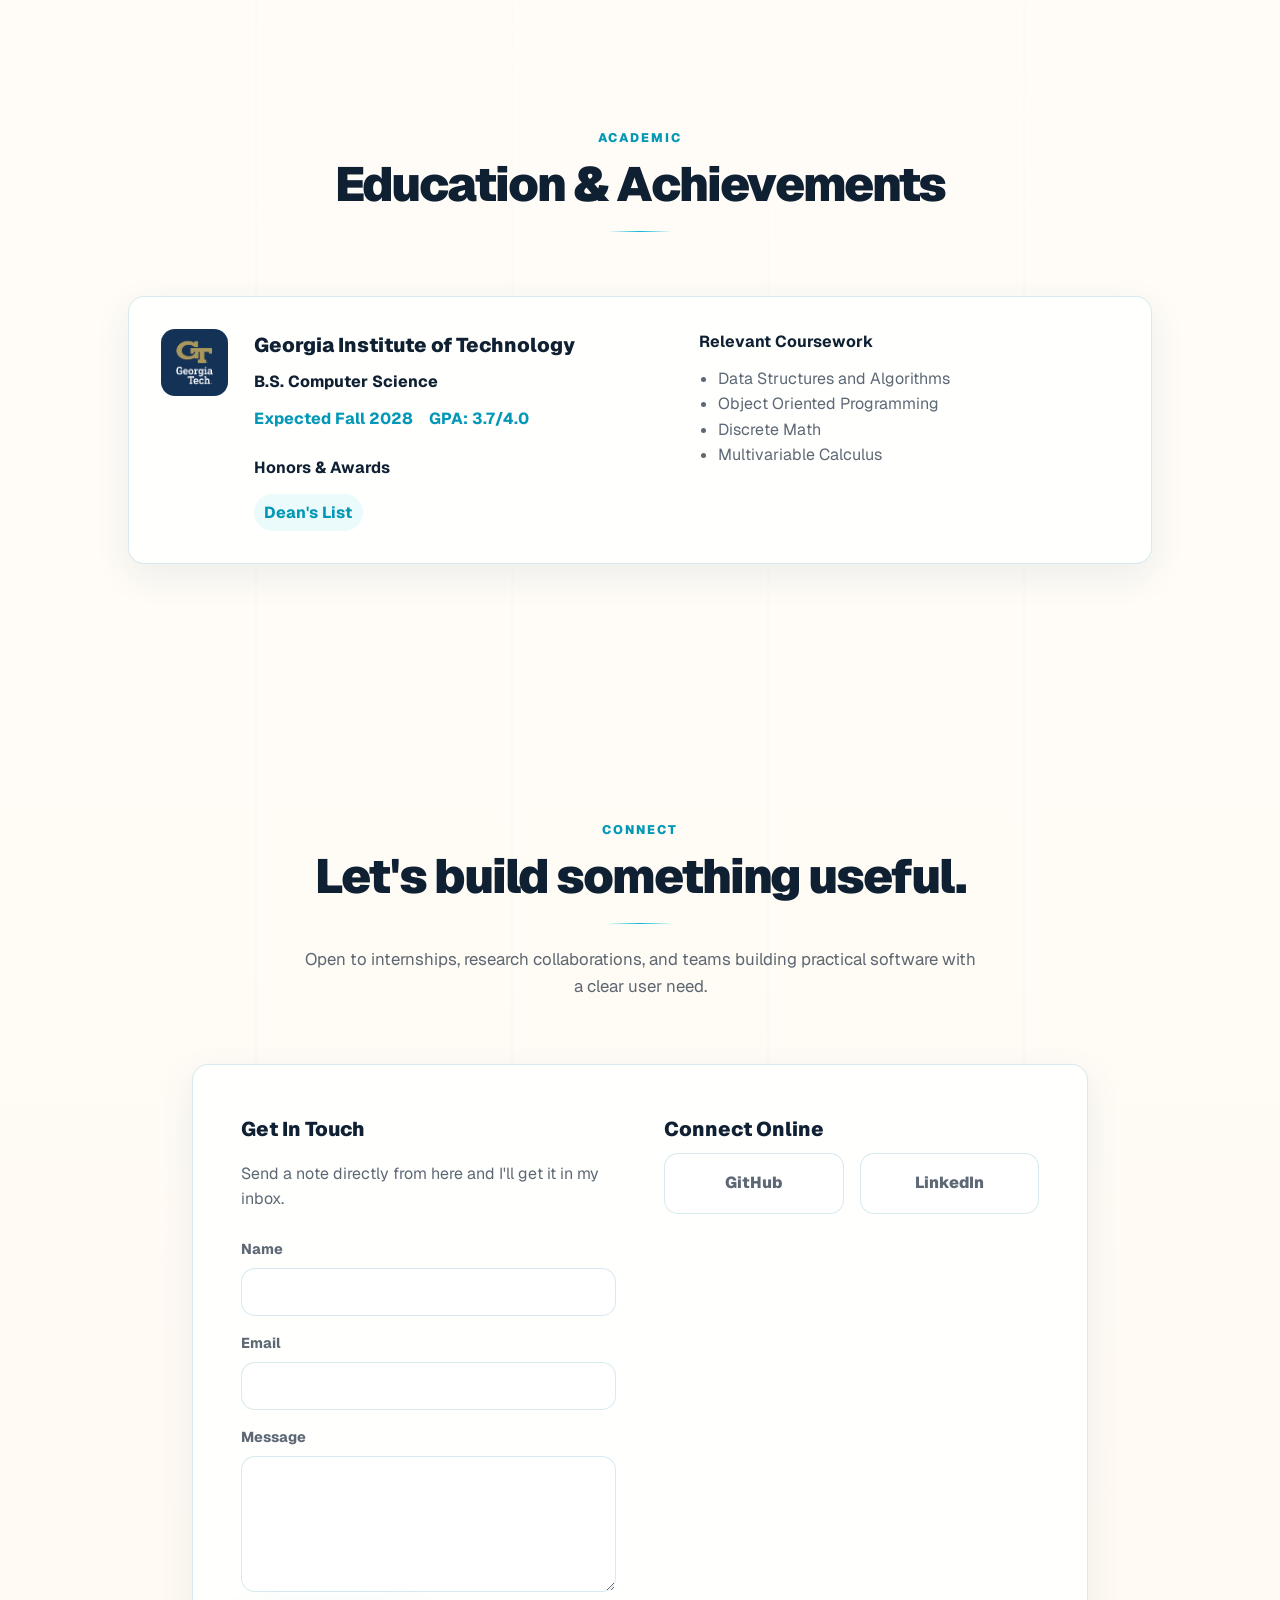
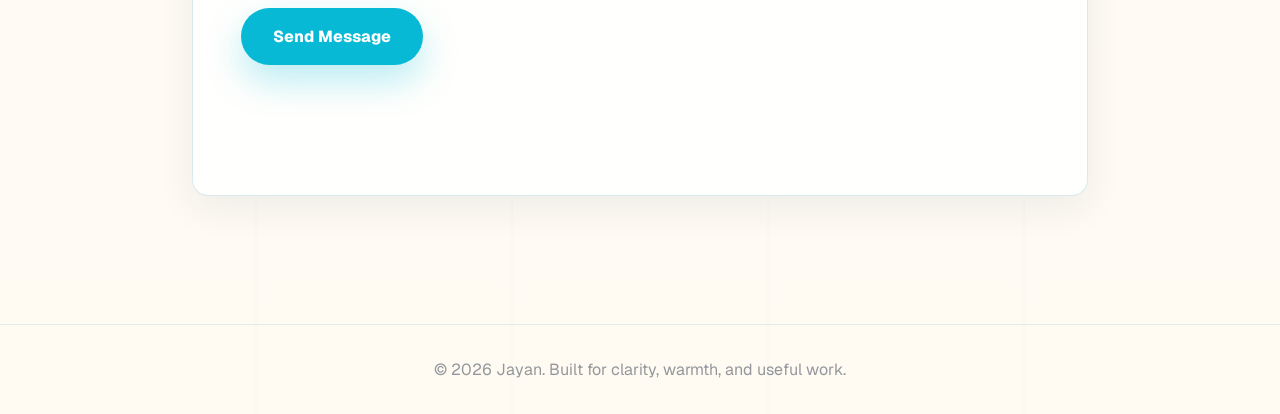
==== commit d4924ede: "Editing index.html and style.css" ====
--- a/index.html
+++ b/index.html
@@ -416,7 +416,9 @@
           </header>
 
           <article class="education-card reveal">
-            <div class="school-mark">CS</div>
+            <div class="school-mark">
+              <img src="assets/images/gt.png" alt="Georgia Tech" />
+            </div>
             <div class="school-main">
               <h3>Georgia Institute of Technology</h3>
               <p>B.S. Computer Science</p>
--- a/style.css
+++ b/style.css
@@ -866,14 +866,20 @@
 }
 
 .school-mark {
-  width: 3.8rem;
-  height: 3.8rem;
+  width: 4.2rem;
+  height: 4.2rem;
   display: grid;
   place-items: center;
+  overflow: hidden;
   border-radius: 14px;
   background: rgba(8, 185, 214, 0.1);
-  color: var(--cyan-strong);
-  font-weight: 900;
+}
+
+.school-mark img {
+  display: block;
+  width: 100%;
+  height: 100%;
+  object-fit: contain;
 }
 
 .school-main p,
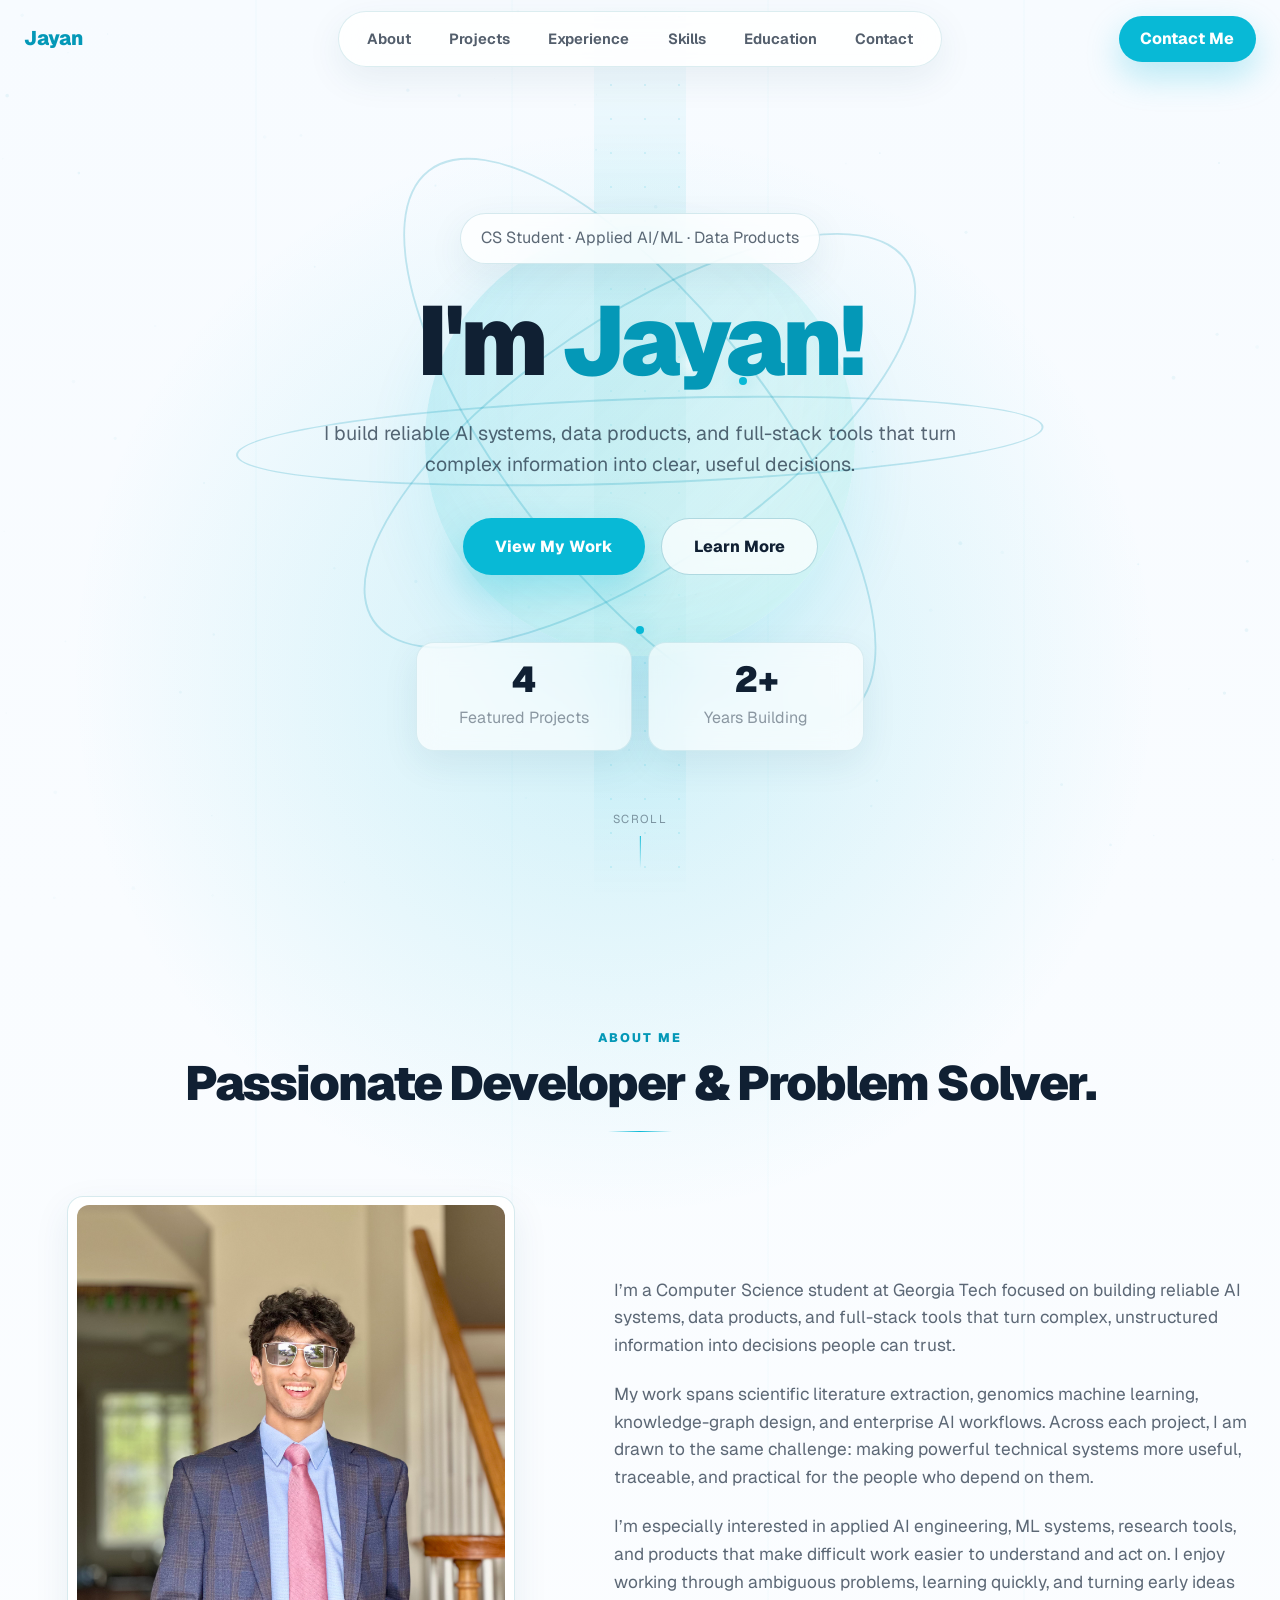
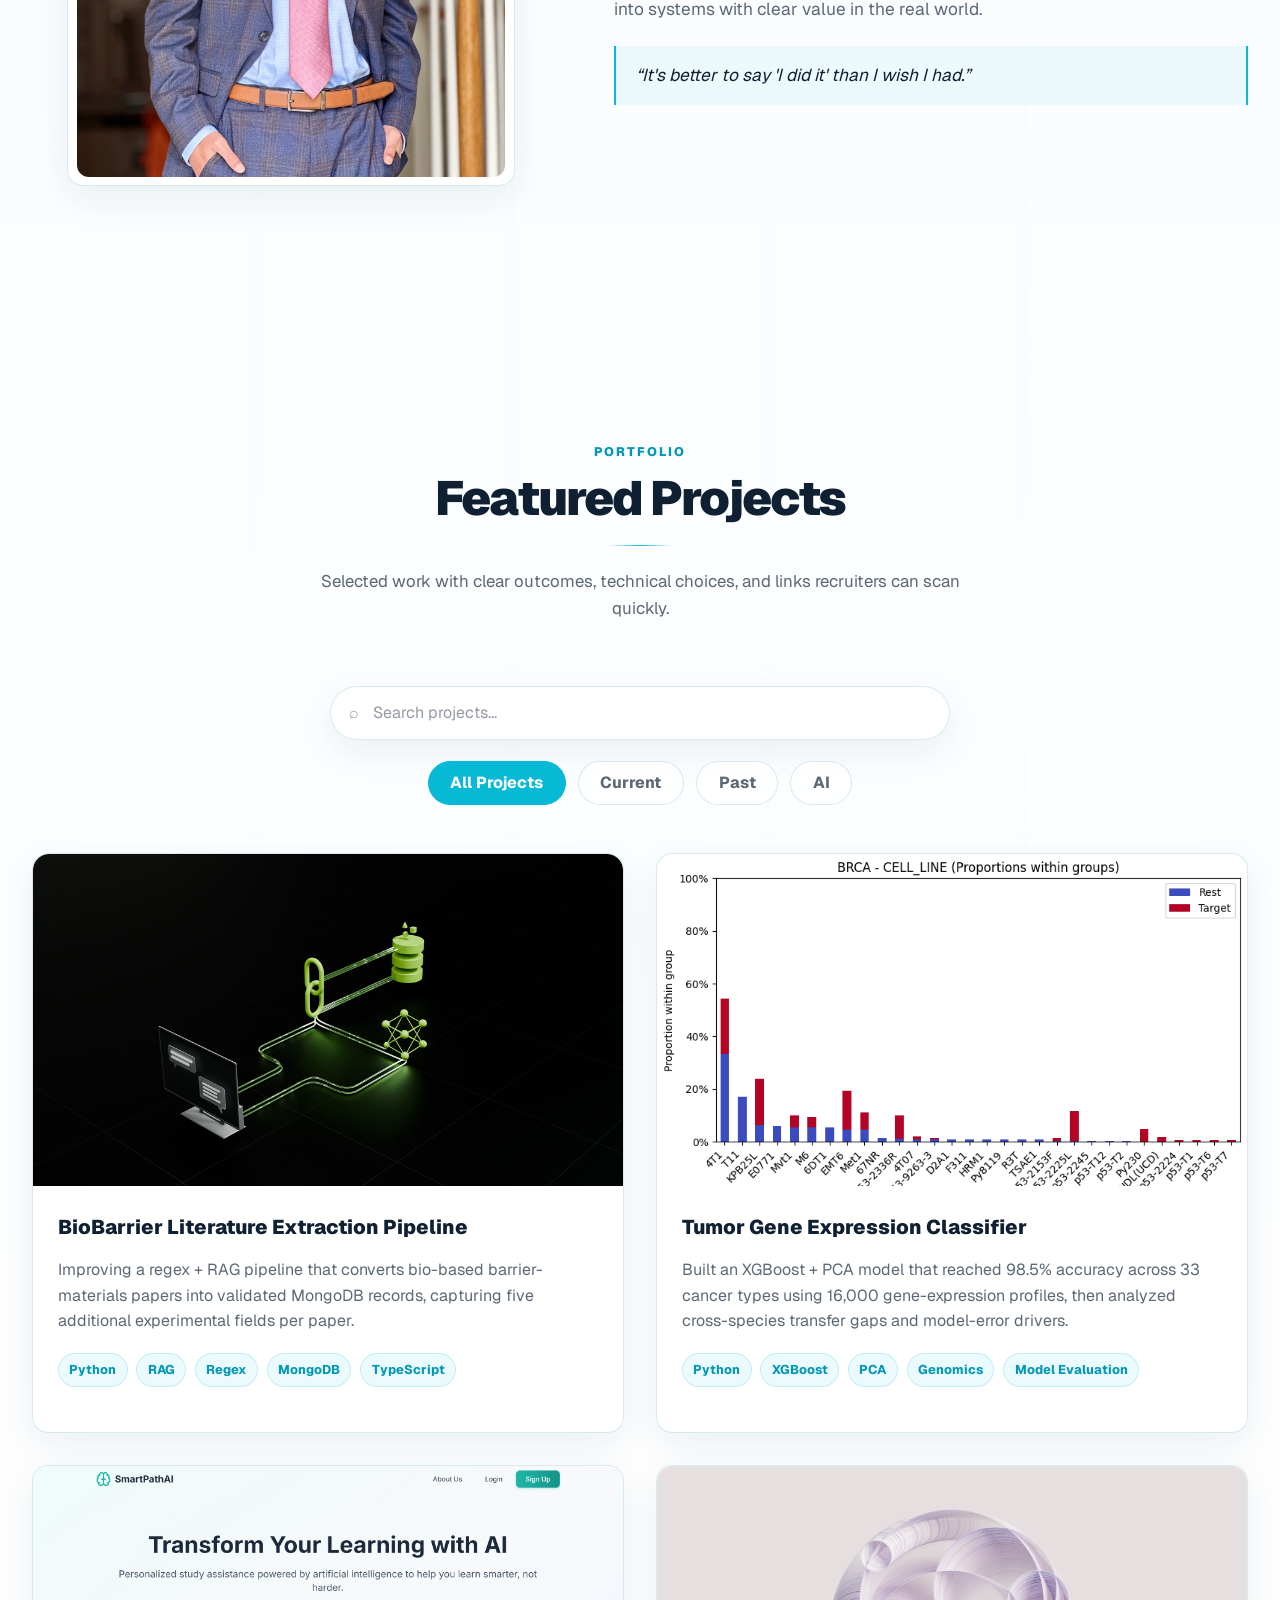
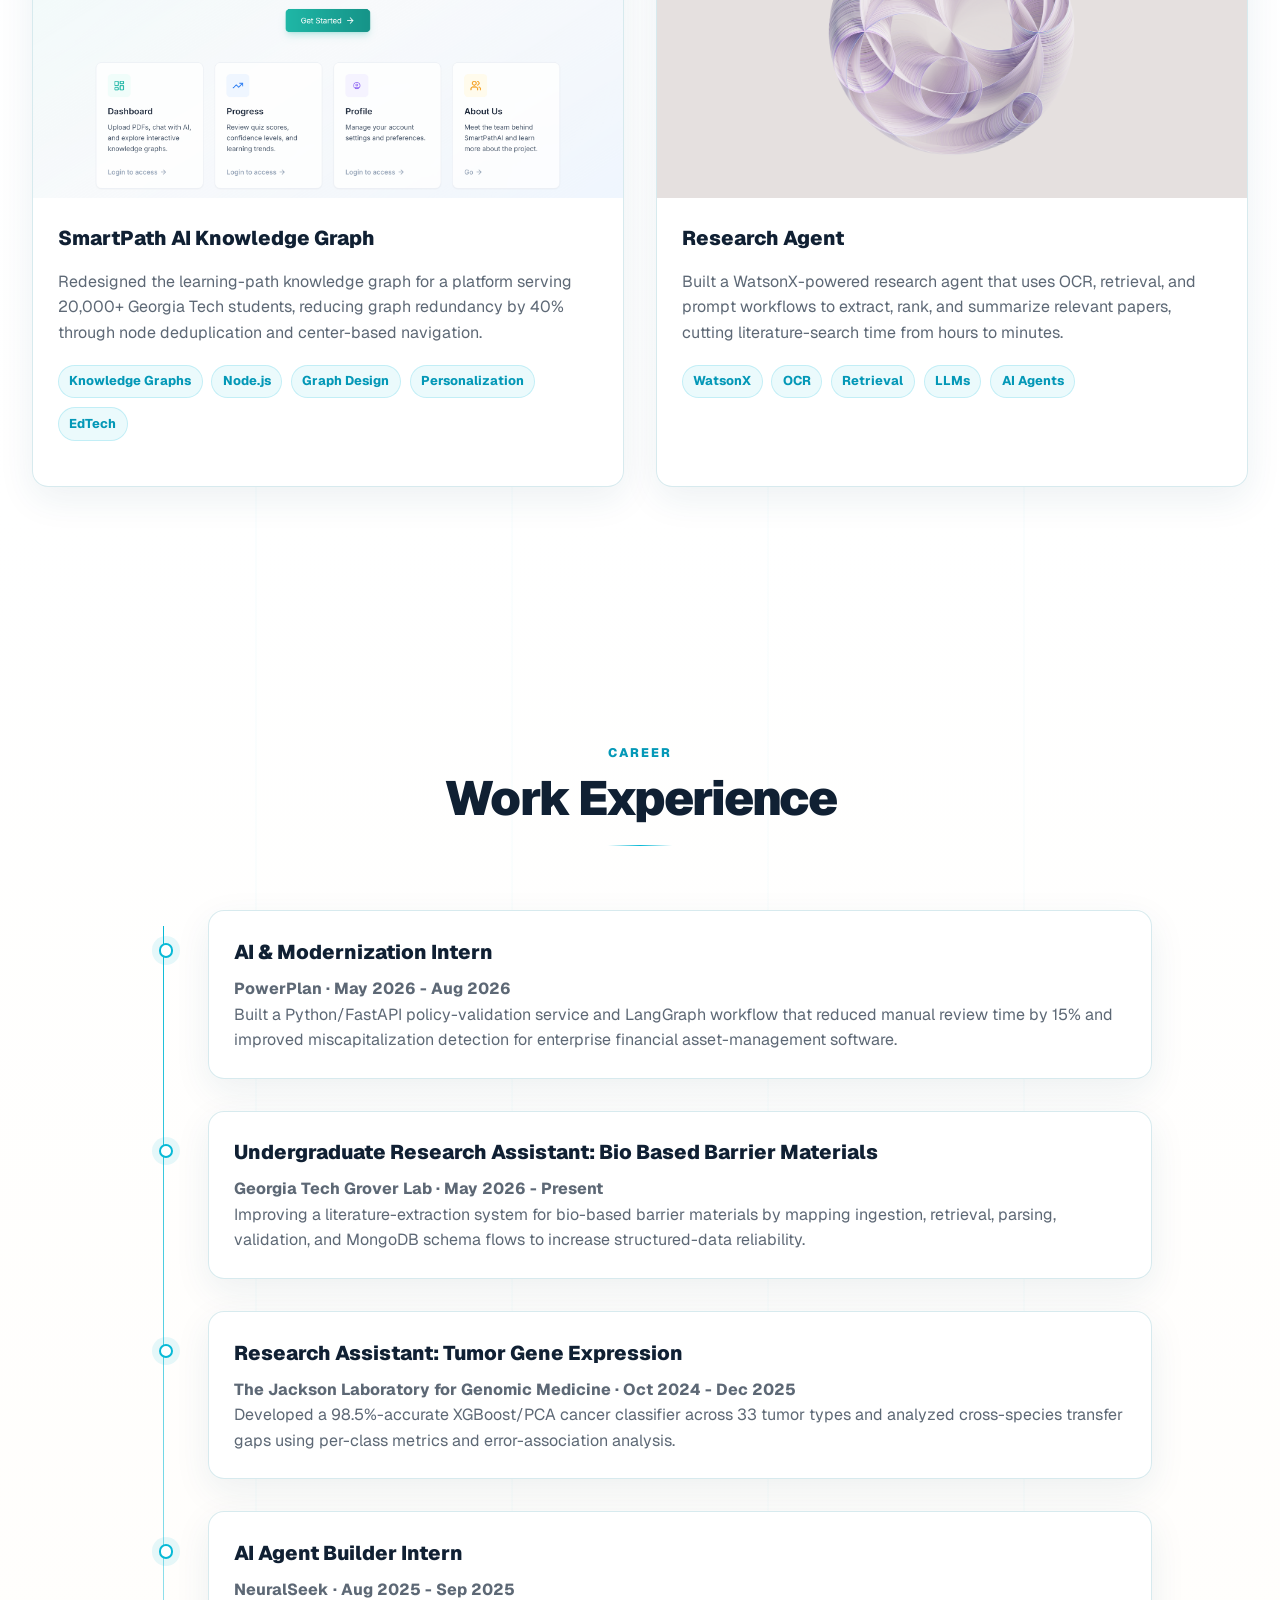
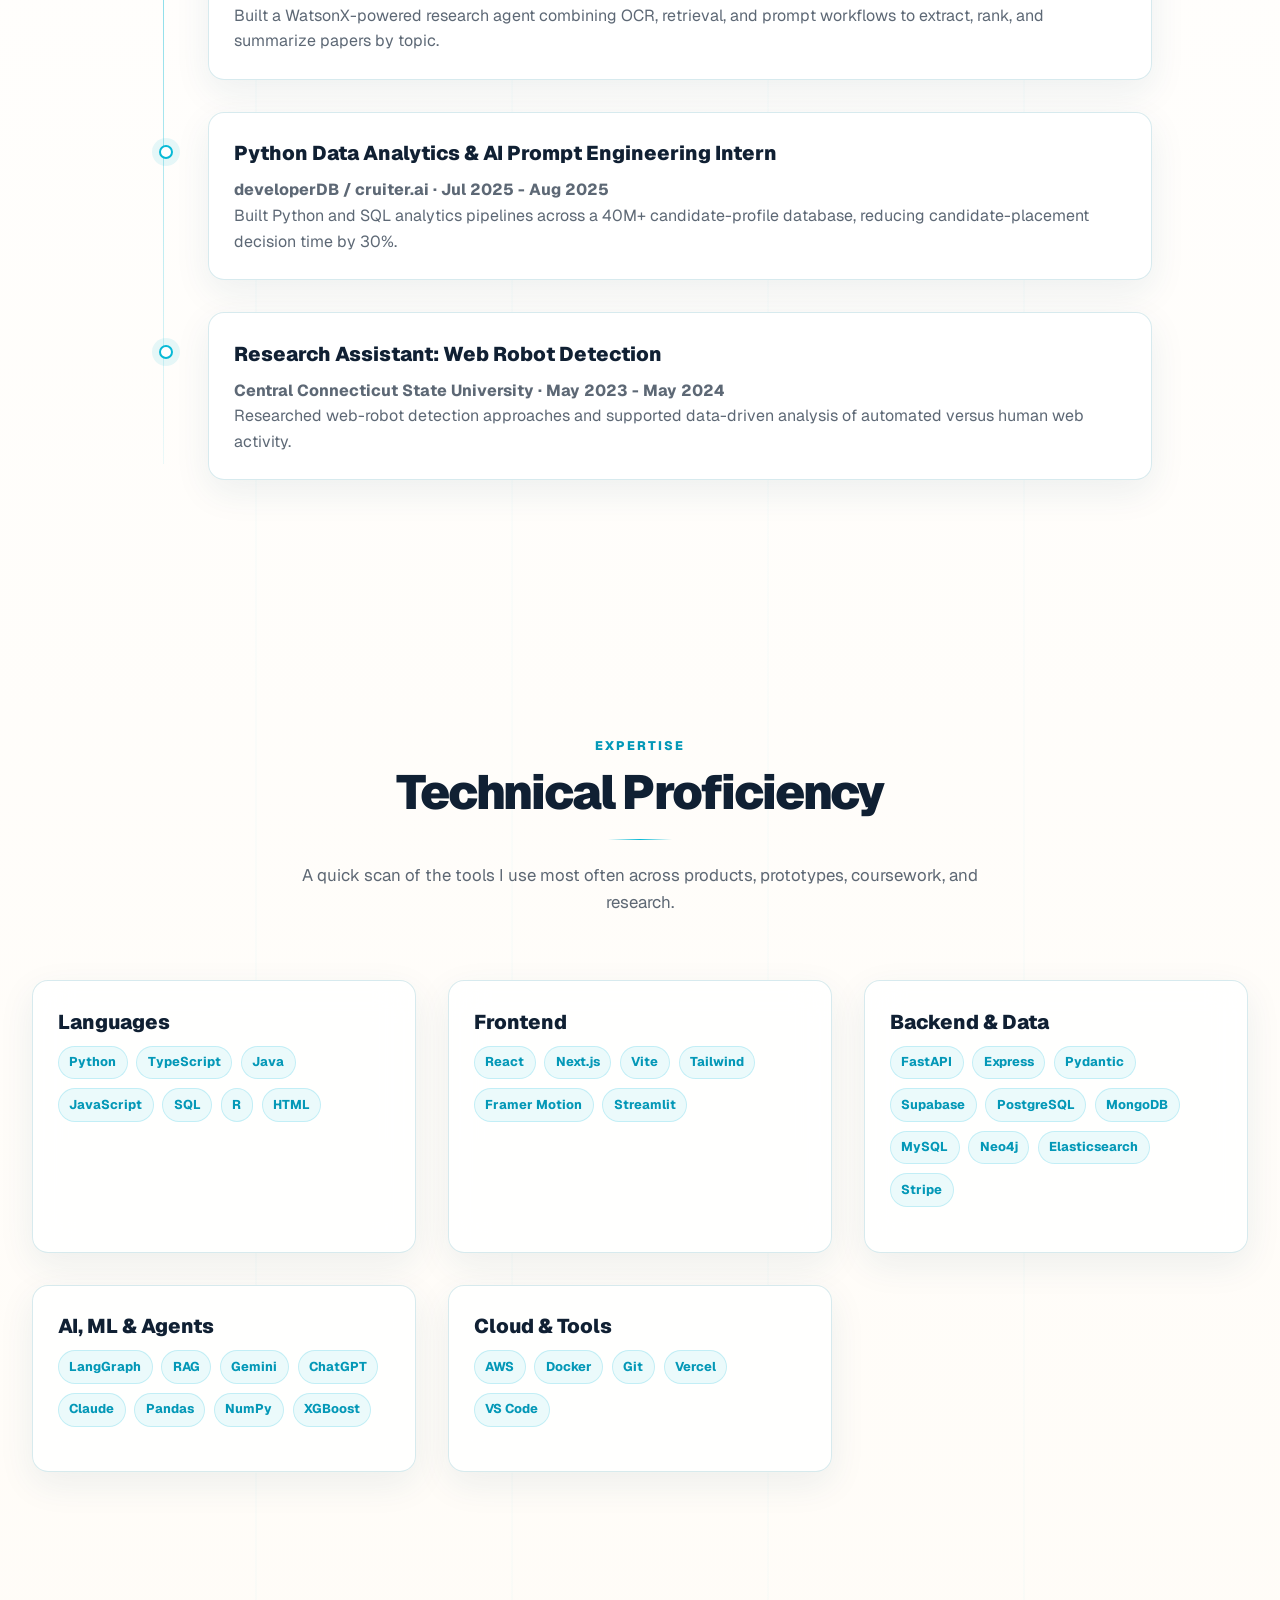
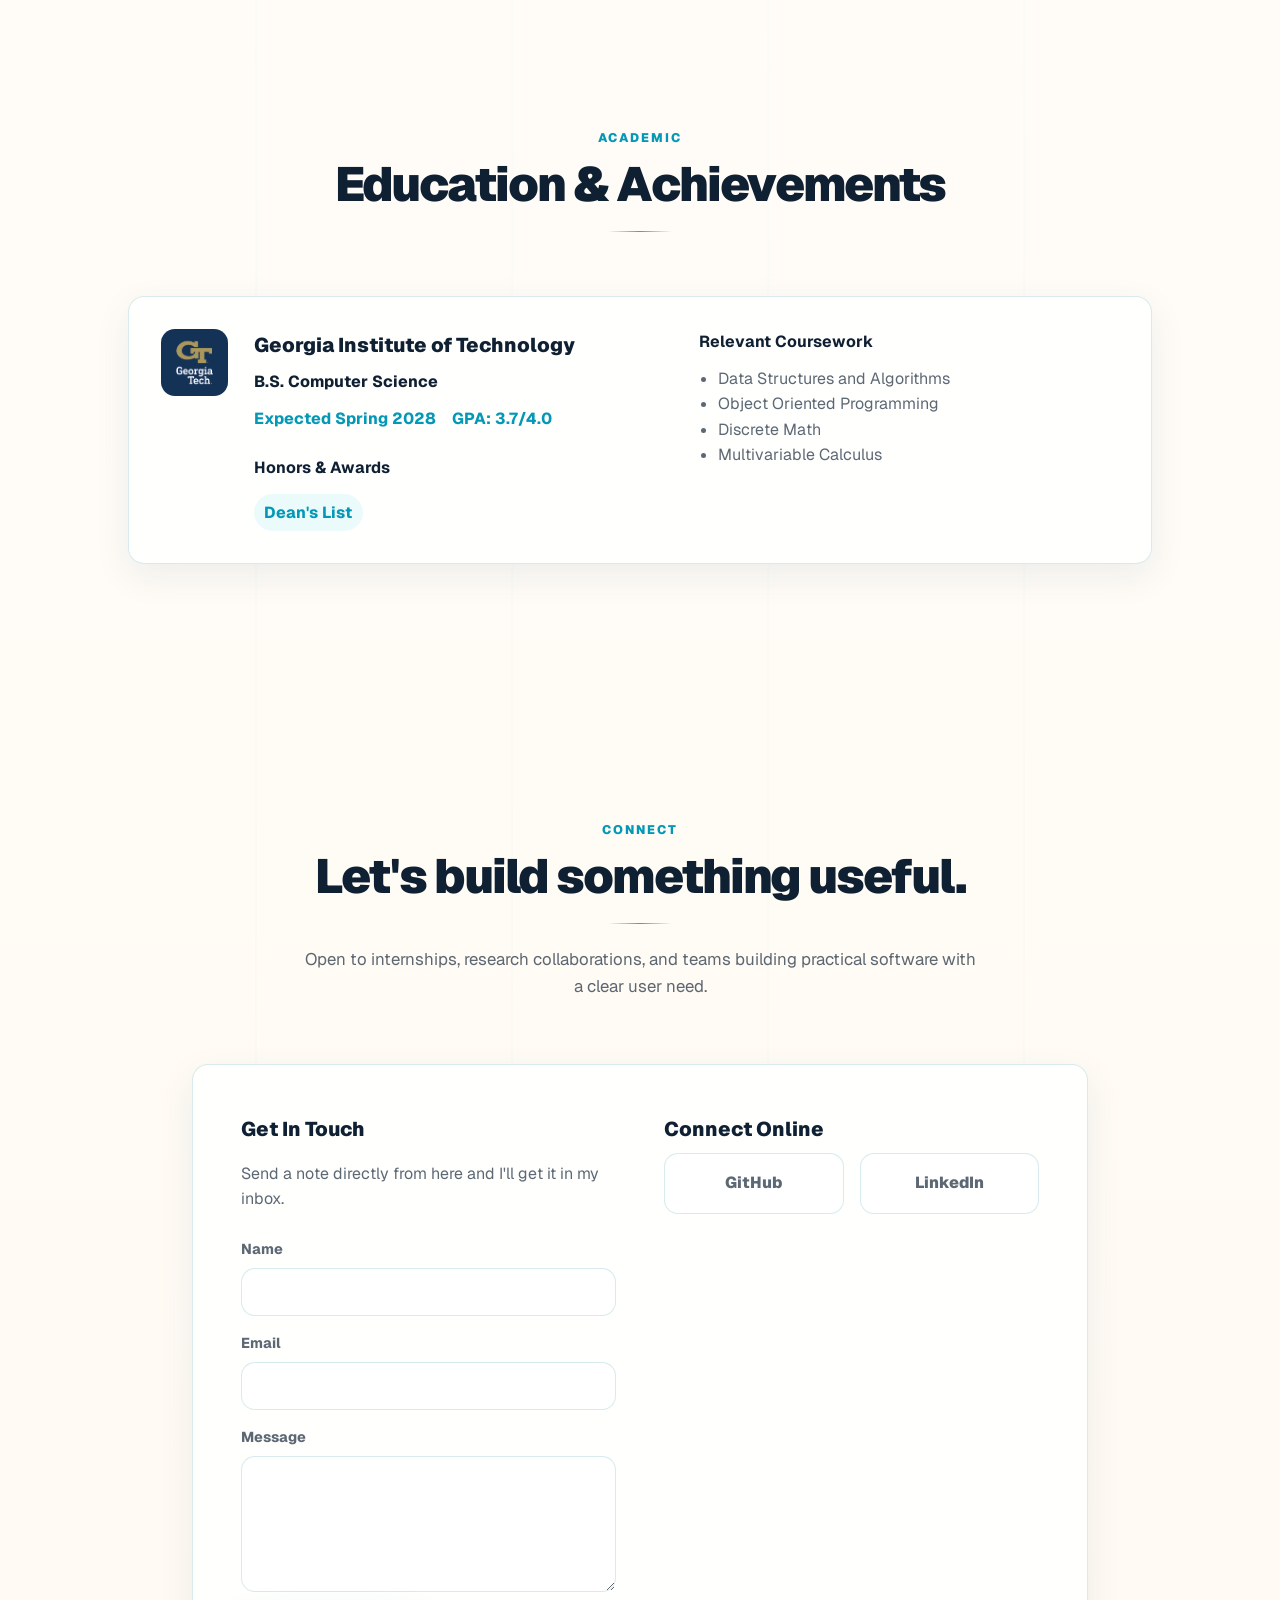
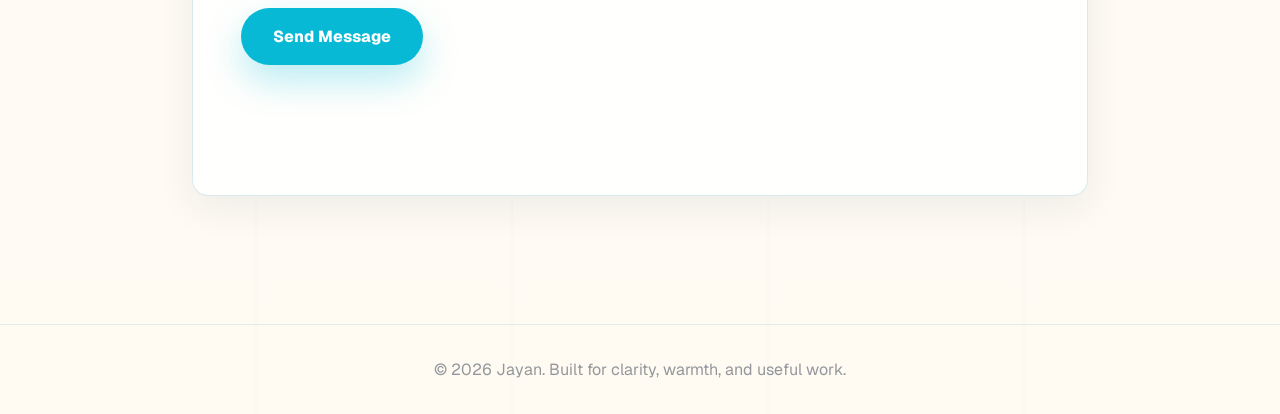
==== commit b7f93979: "Updated Grad" ====
--- a/index.html
+++ b/index.html
@@ -423,7 +423,7 @@
               <h3>Georgia Institute of Technology</h3>
               <p>B.S. Computer Science</p>
               <div class="school-meta">
-                <span>Expected Fall 2028</span>
+                <span>Expected Spring 2028</span>
                 <span>GPA: 3.7/4.0</span>
               </div>
               <div class="award-list">
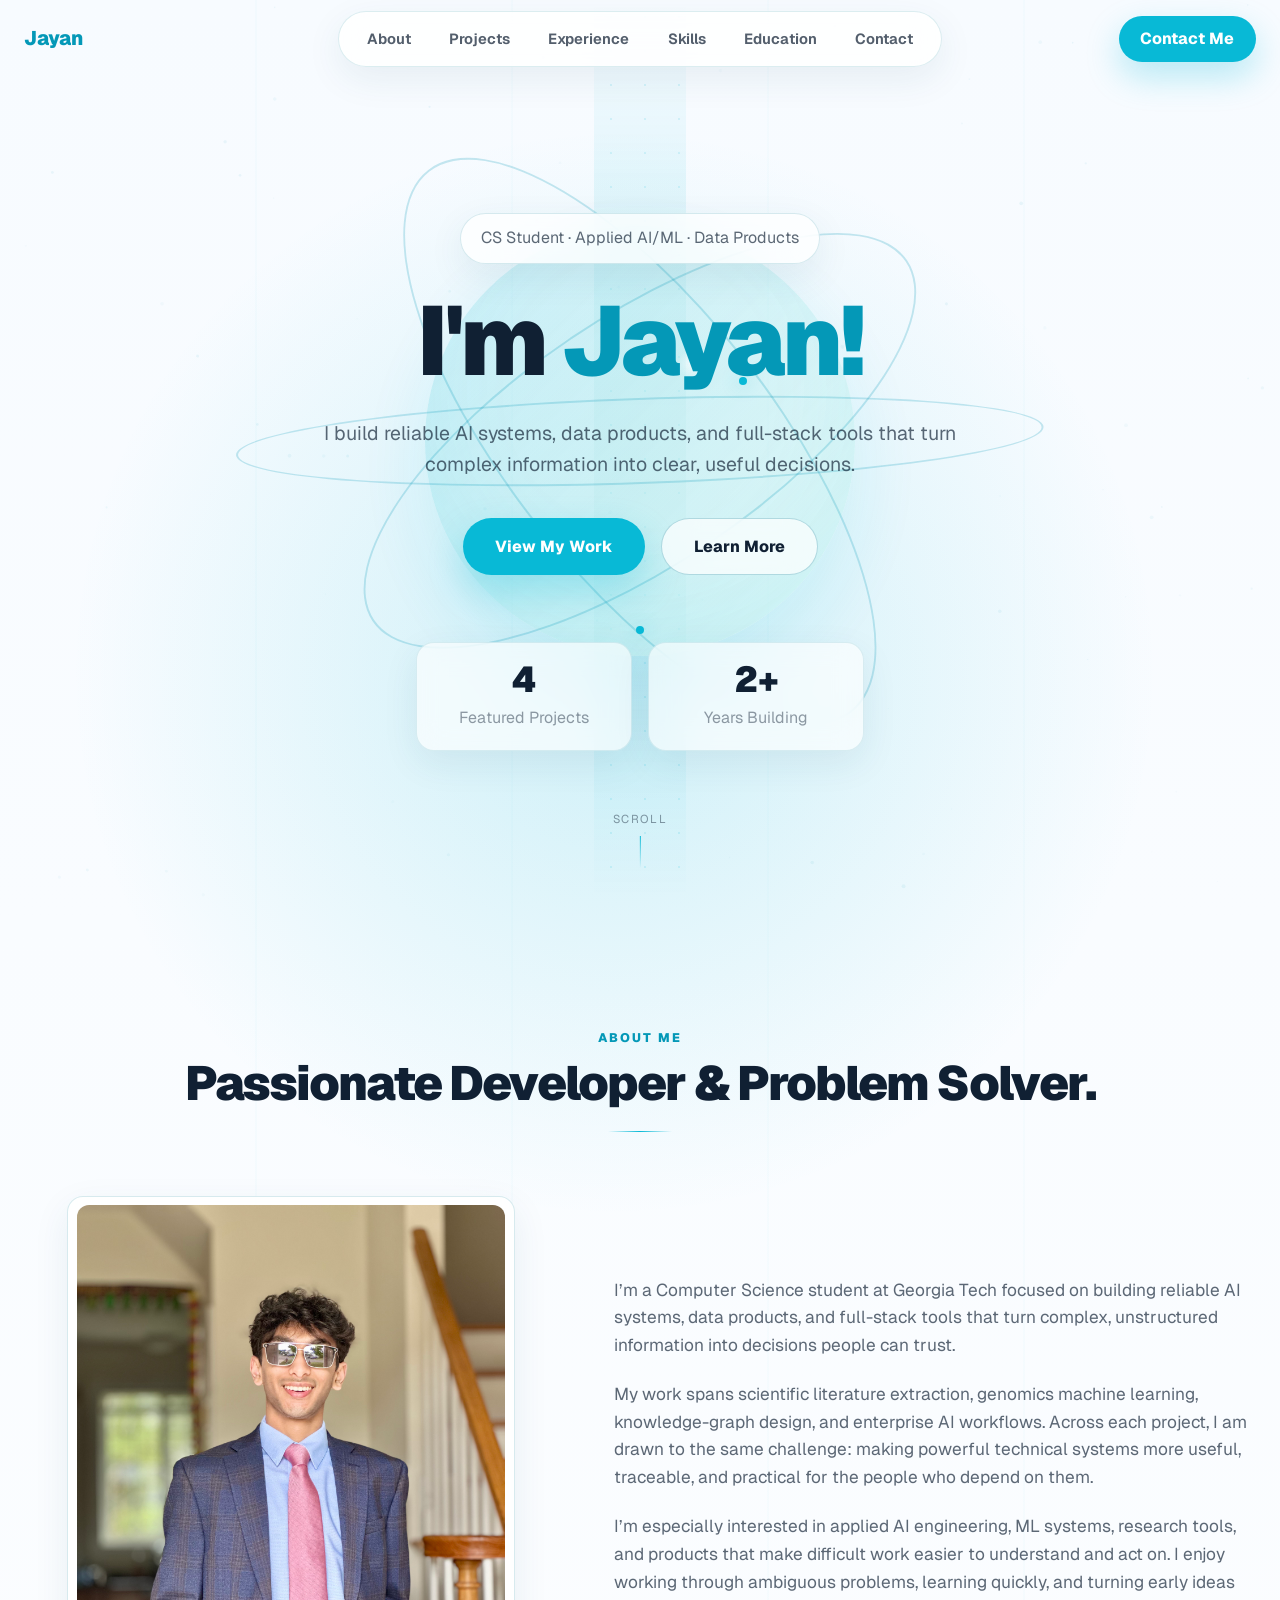
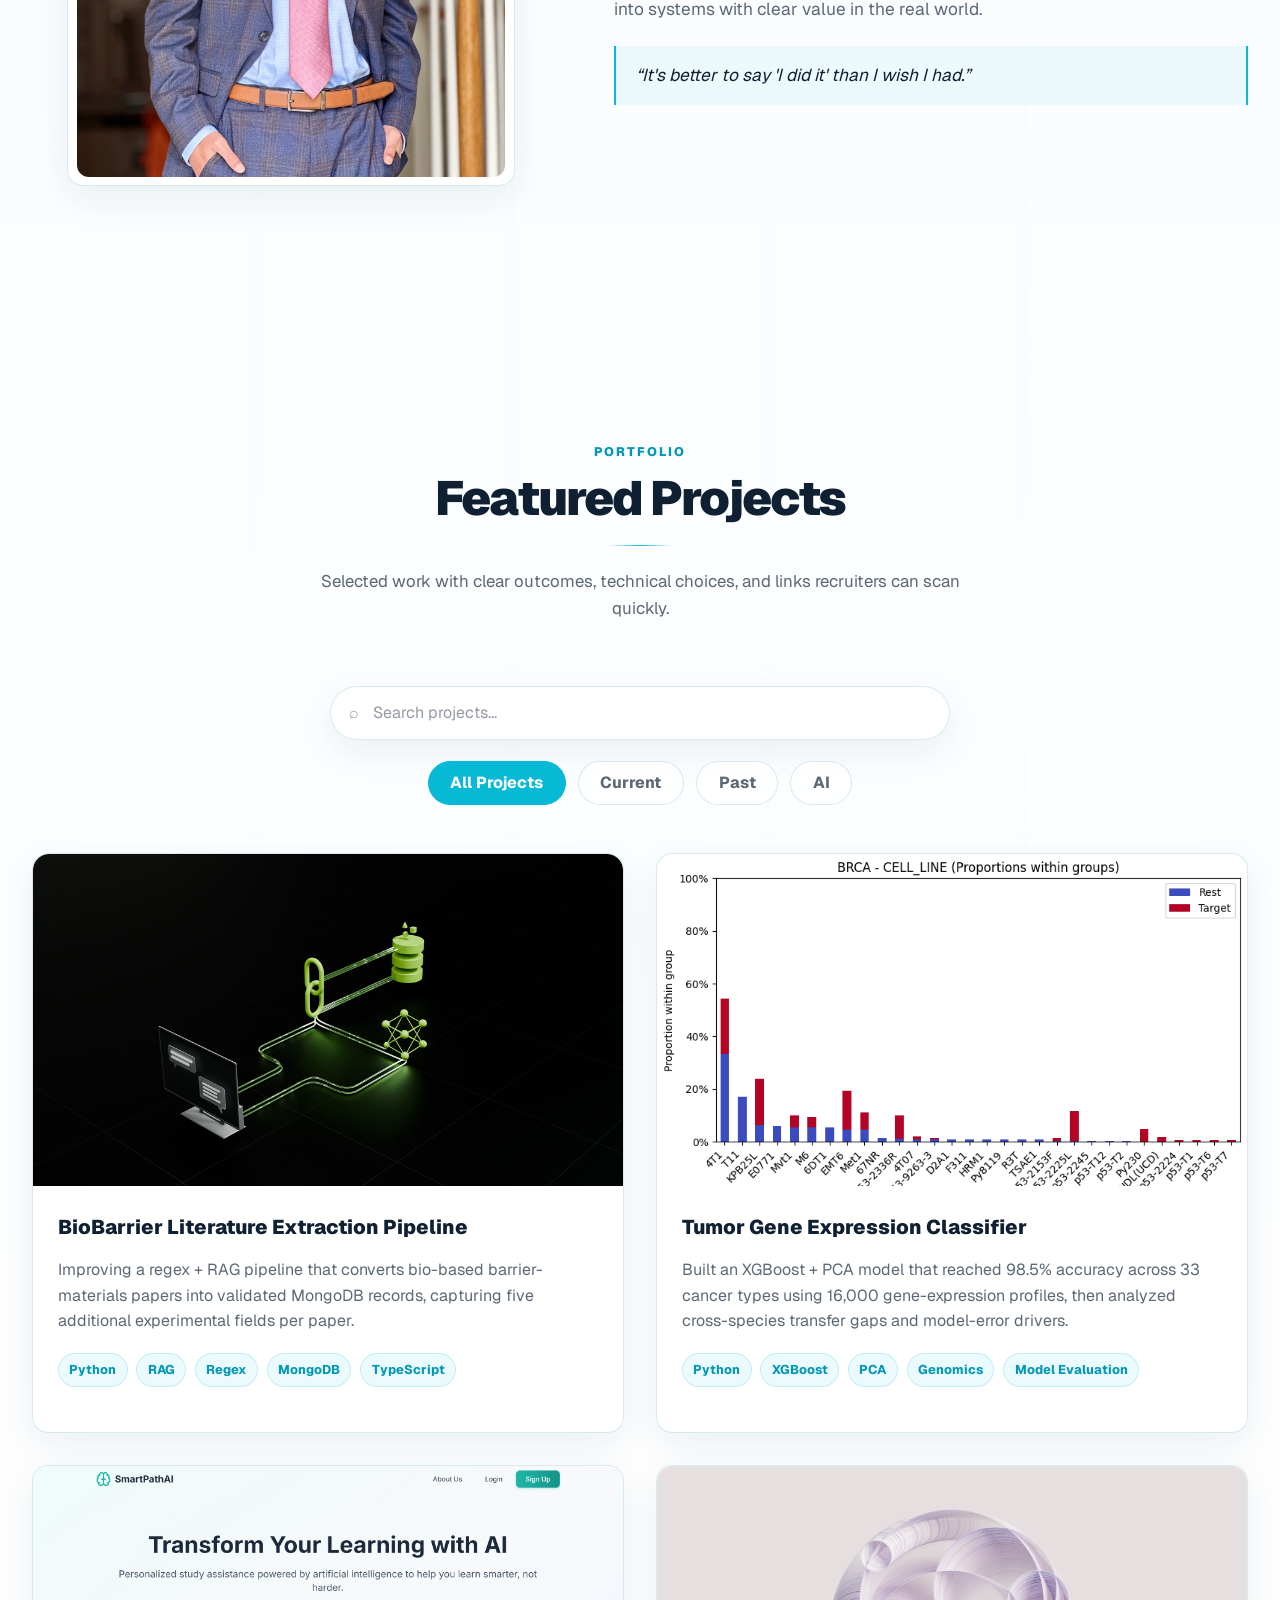
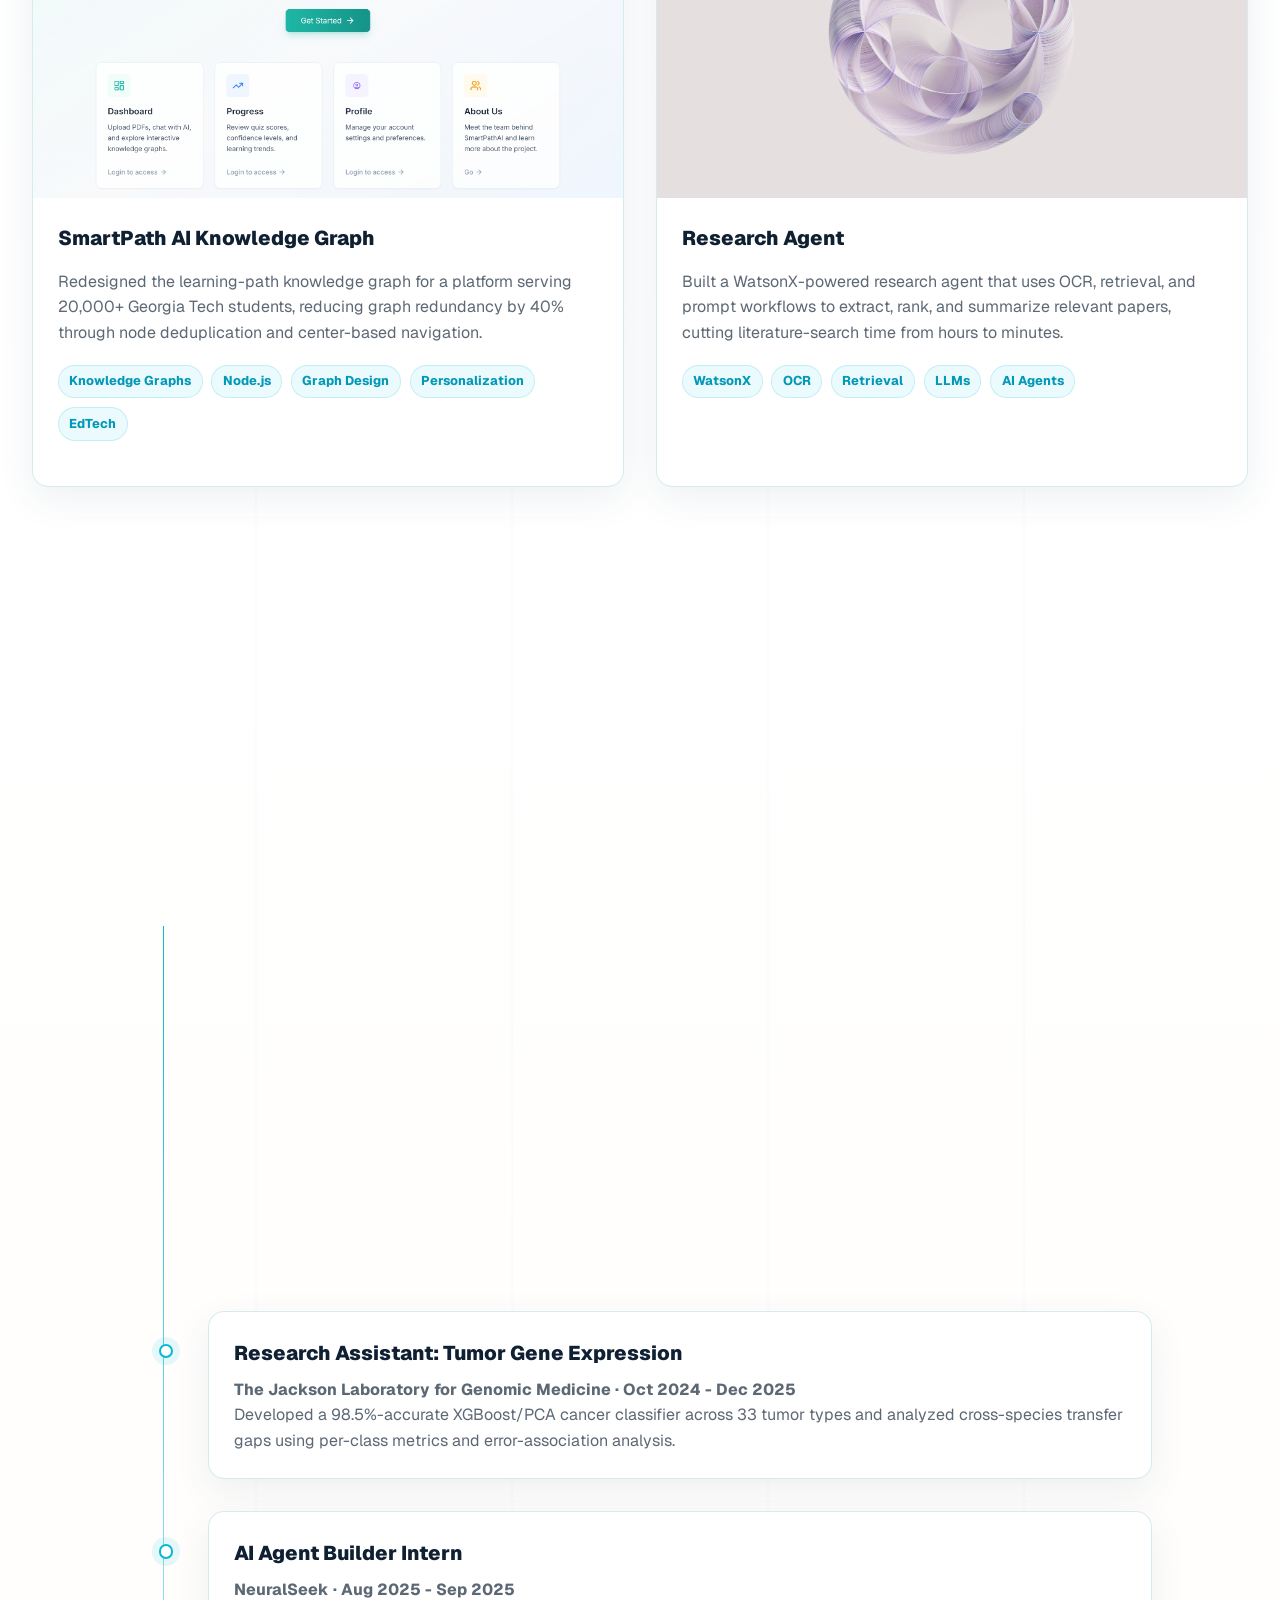
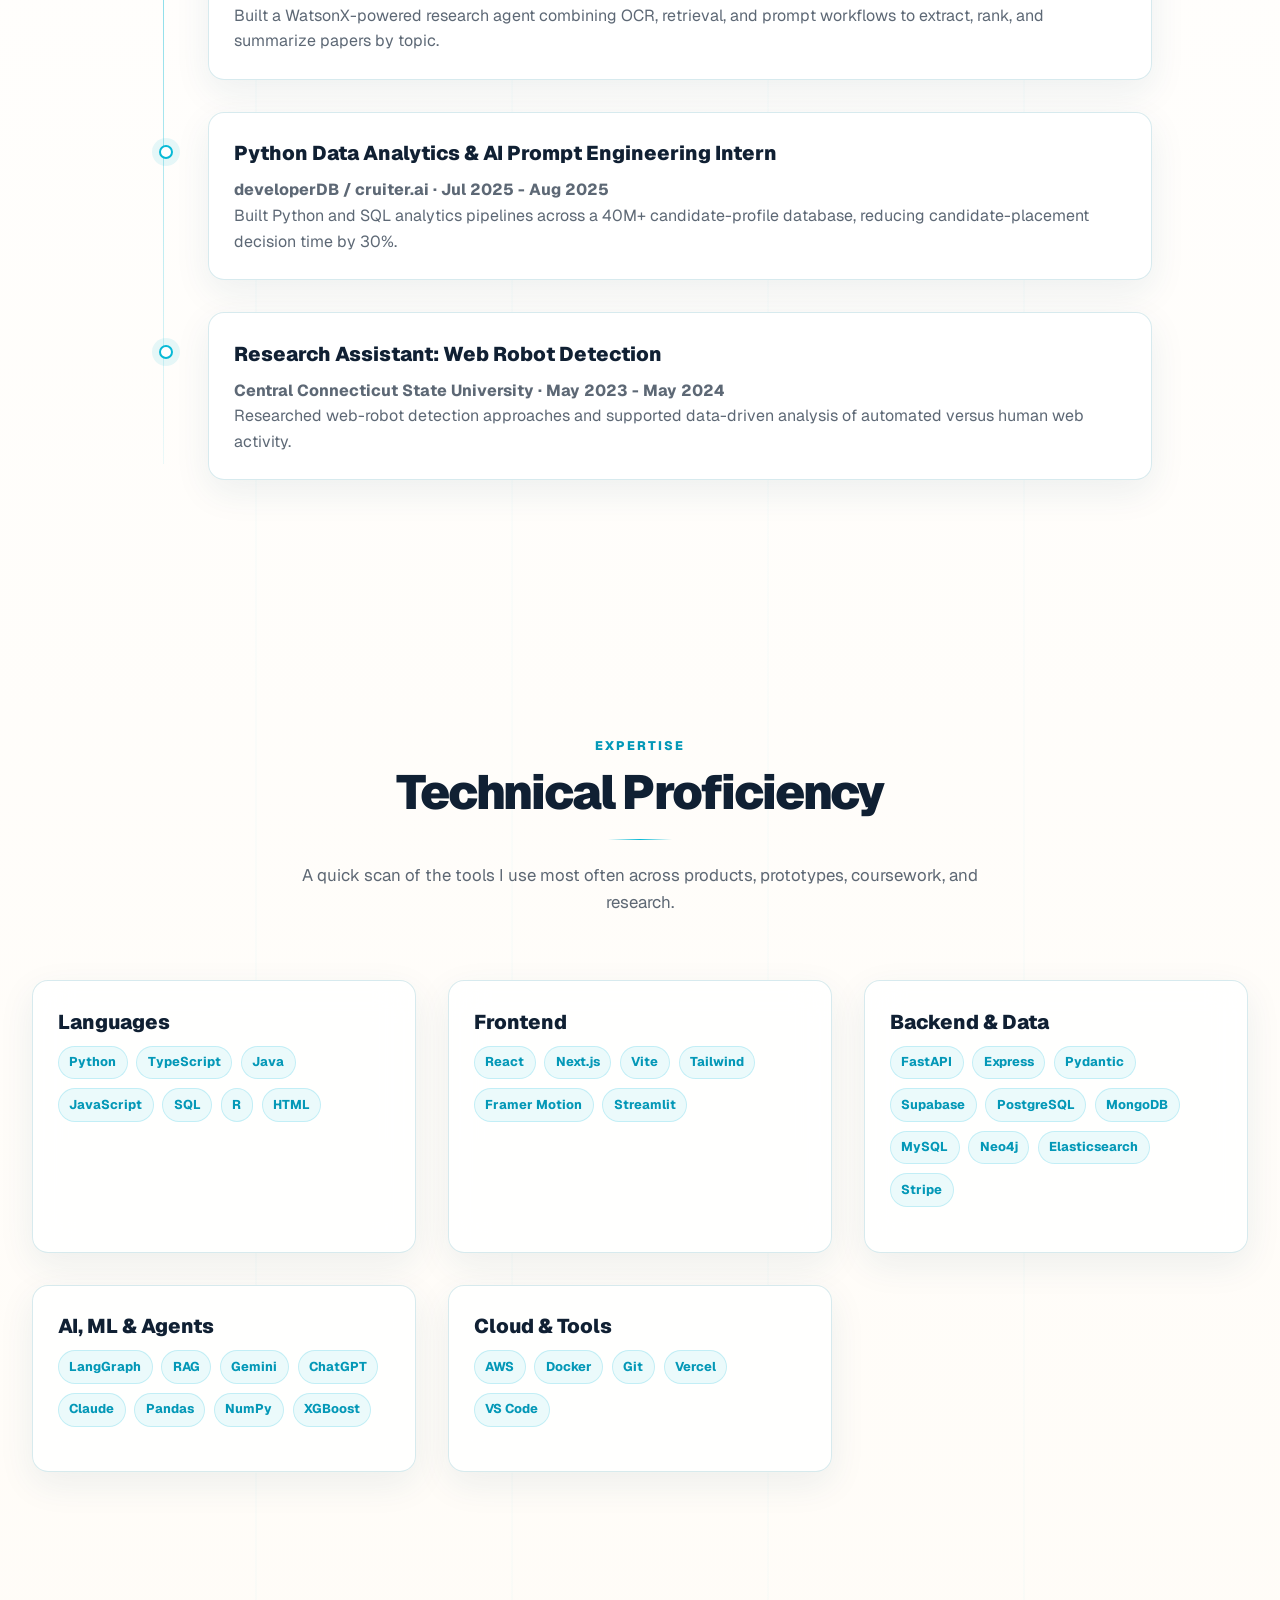
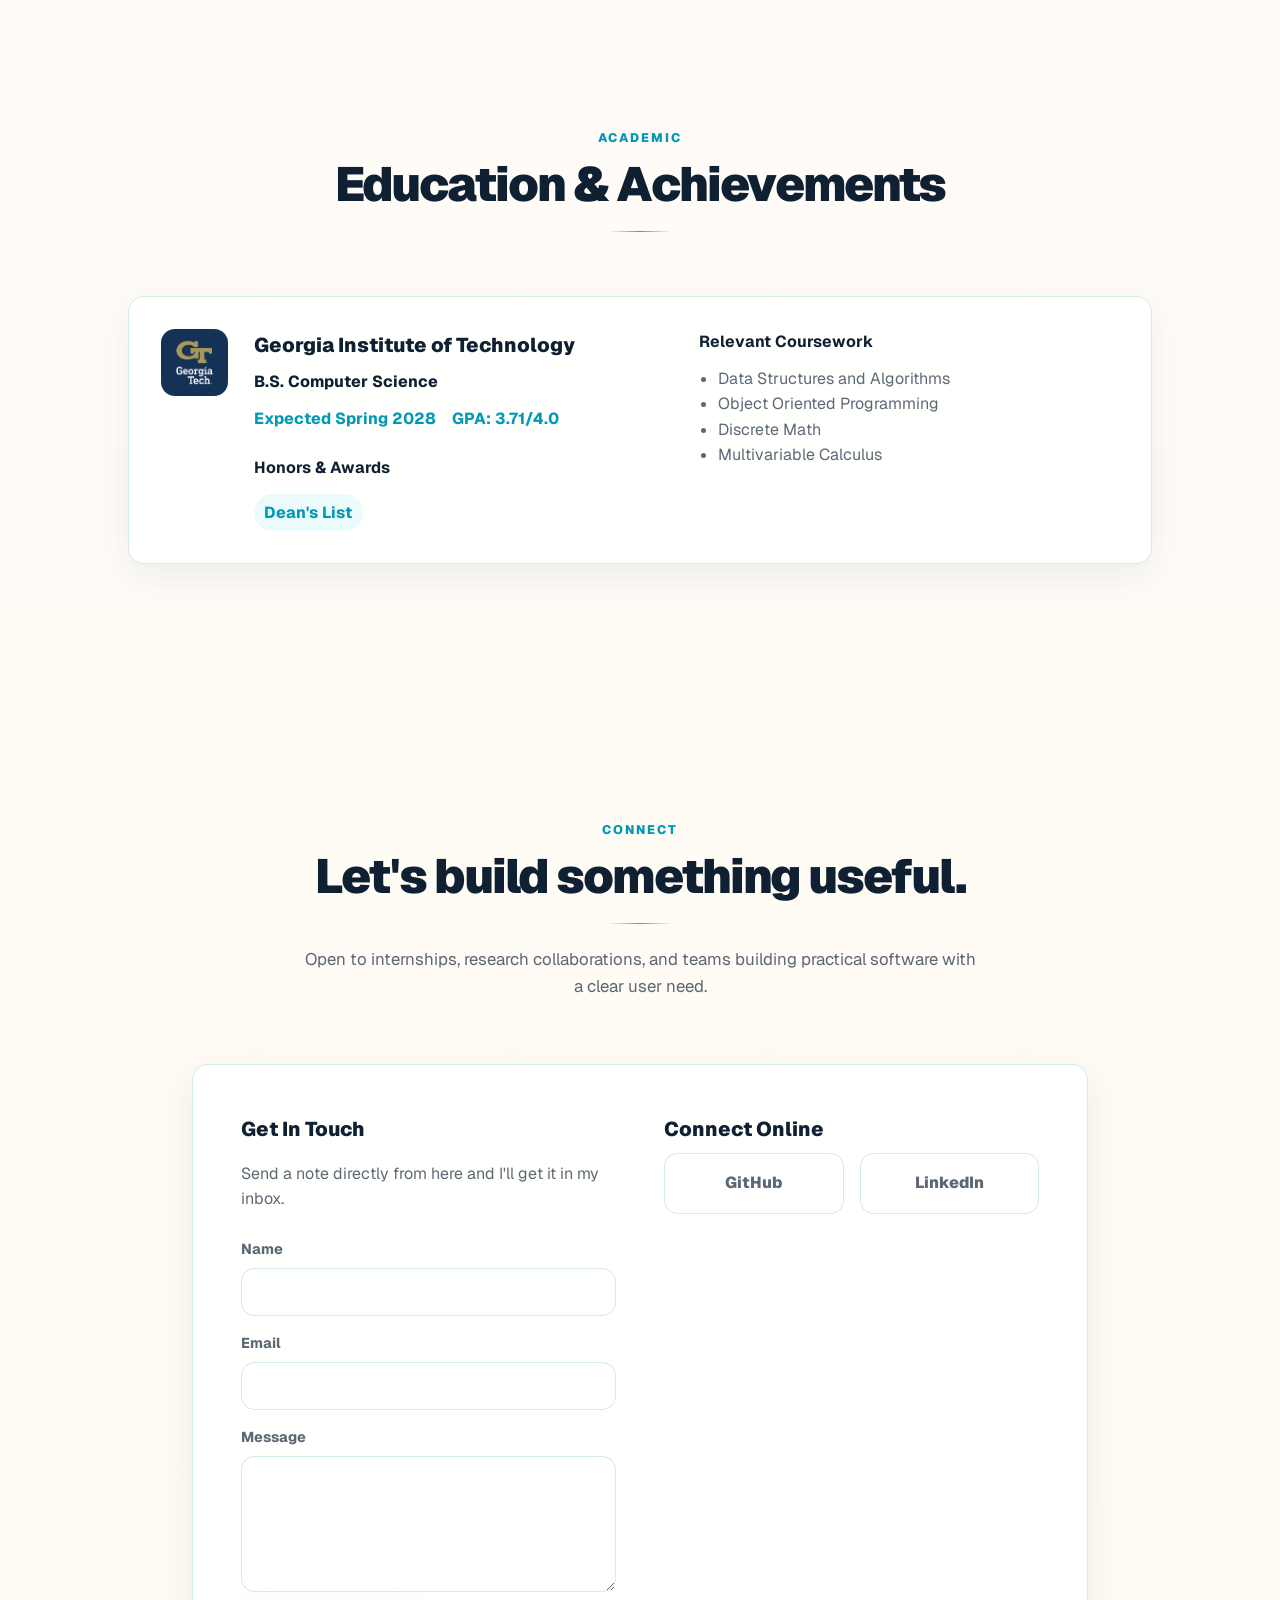
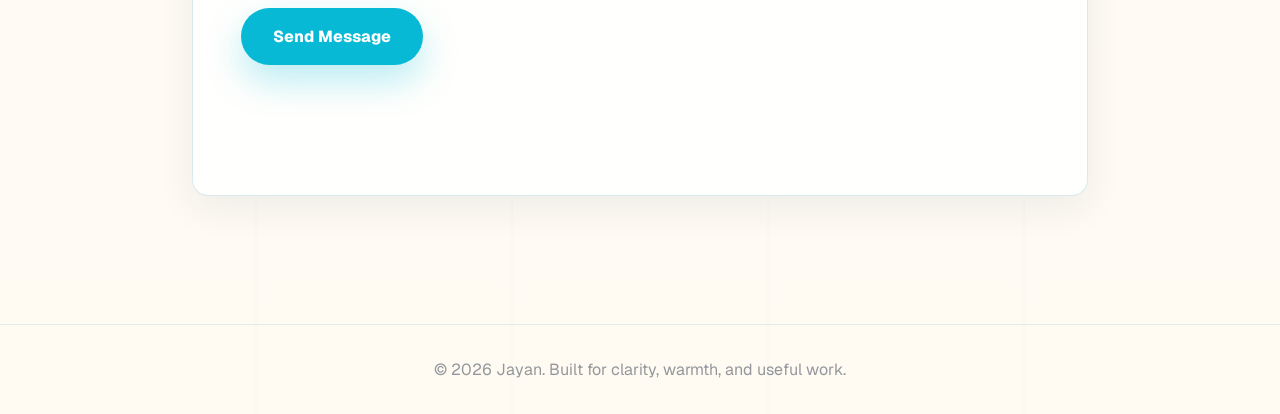
==== commit 8be37480: "Update GPA ^^" ====
--- a/index.html
+++ b/index.html
@@ -424,7 +424,7 @@
               <p>B.S. Computer Science</p>
               <div class="school-meta">
                 <span>Expected Spring 2028</span>
-                <span>GPA: 3.7/4.0</span>
+                <span>GPA: 3.71/4.0</span>
               </div>
               <div class="award-list">
                 <h4>Honors &amp; Awards</h4>
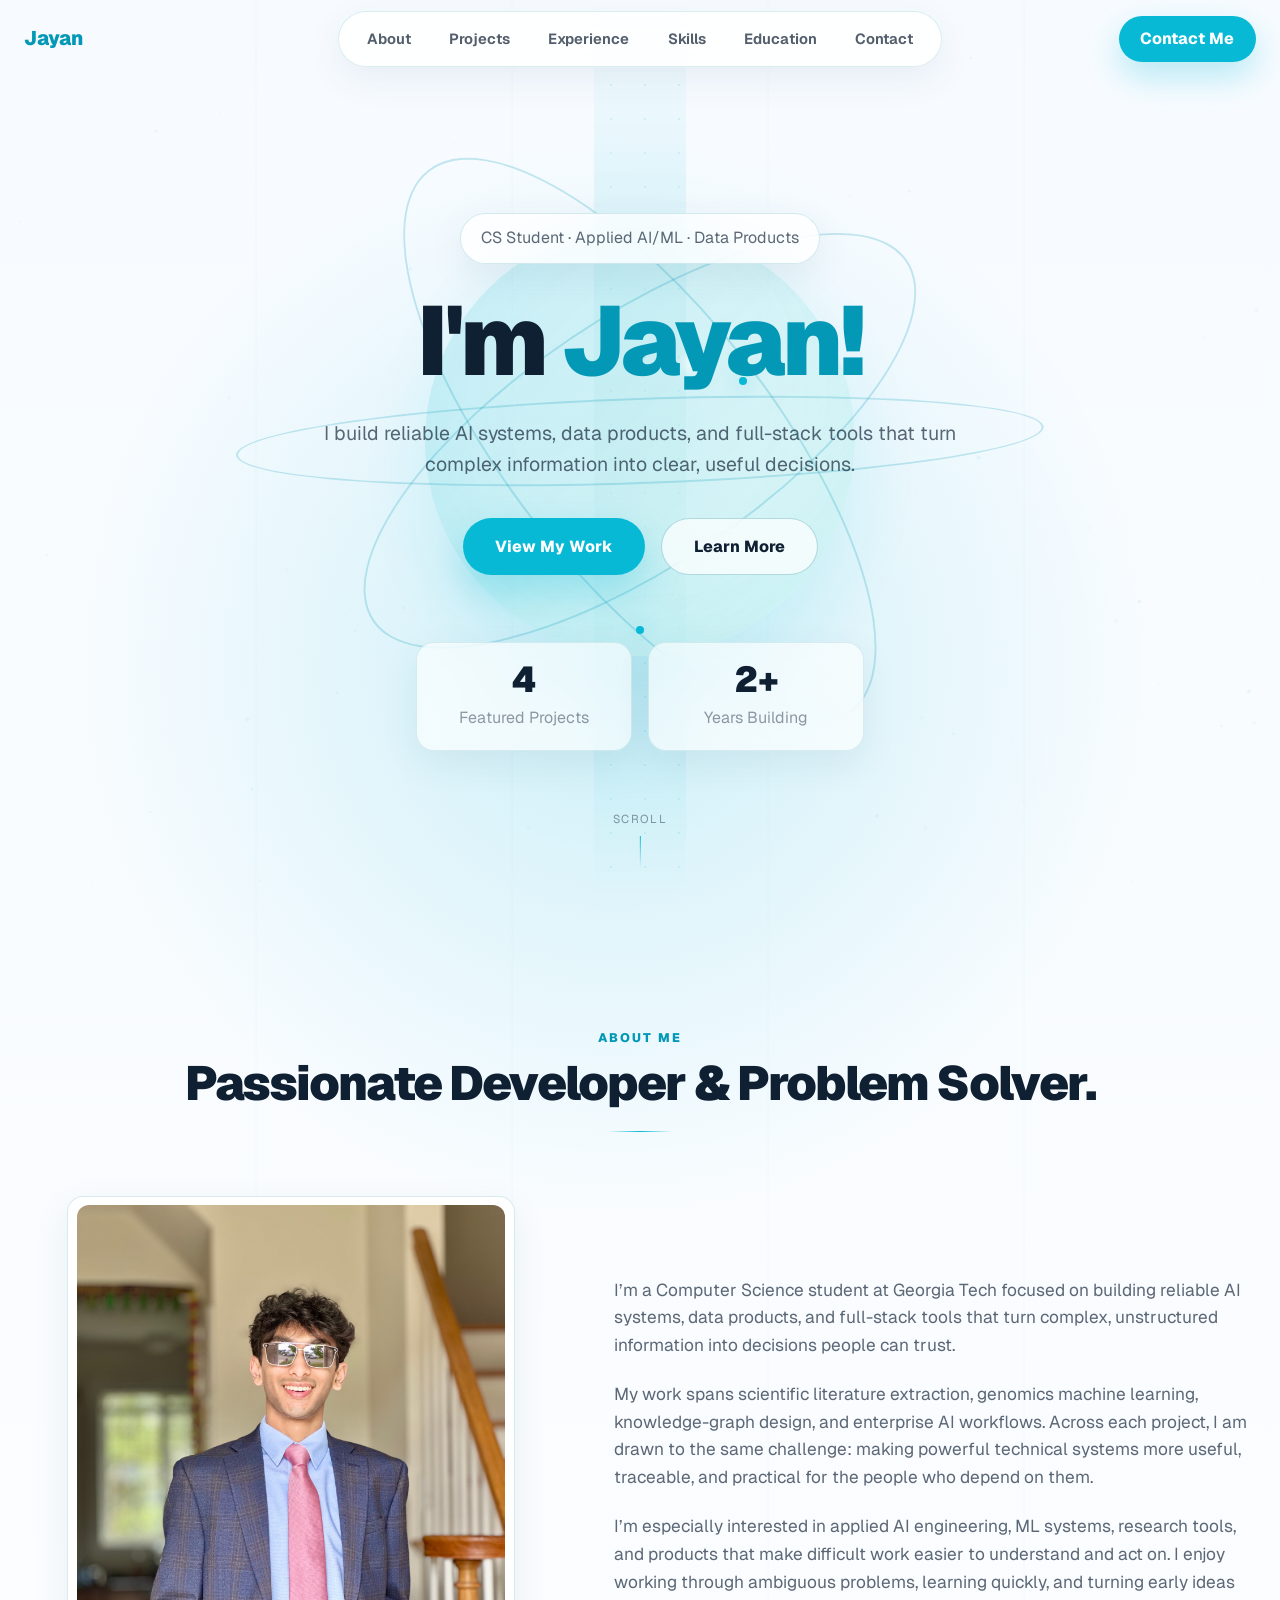
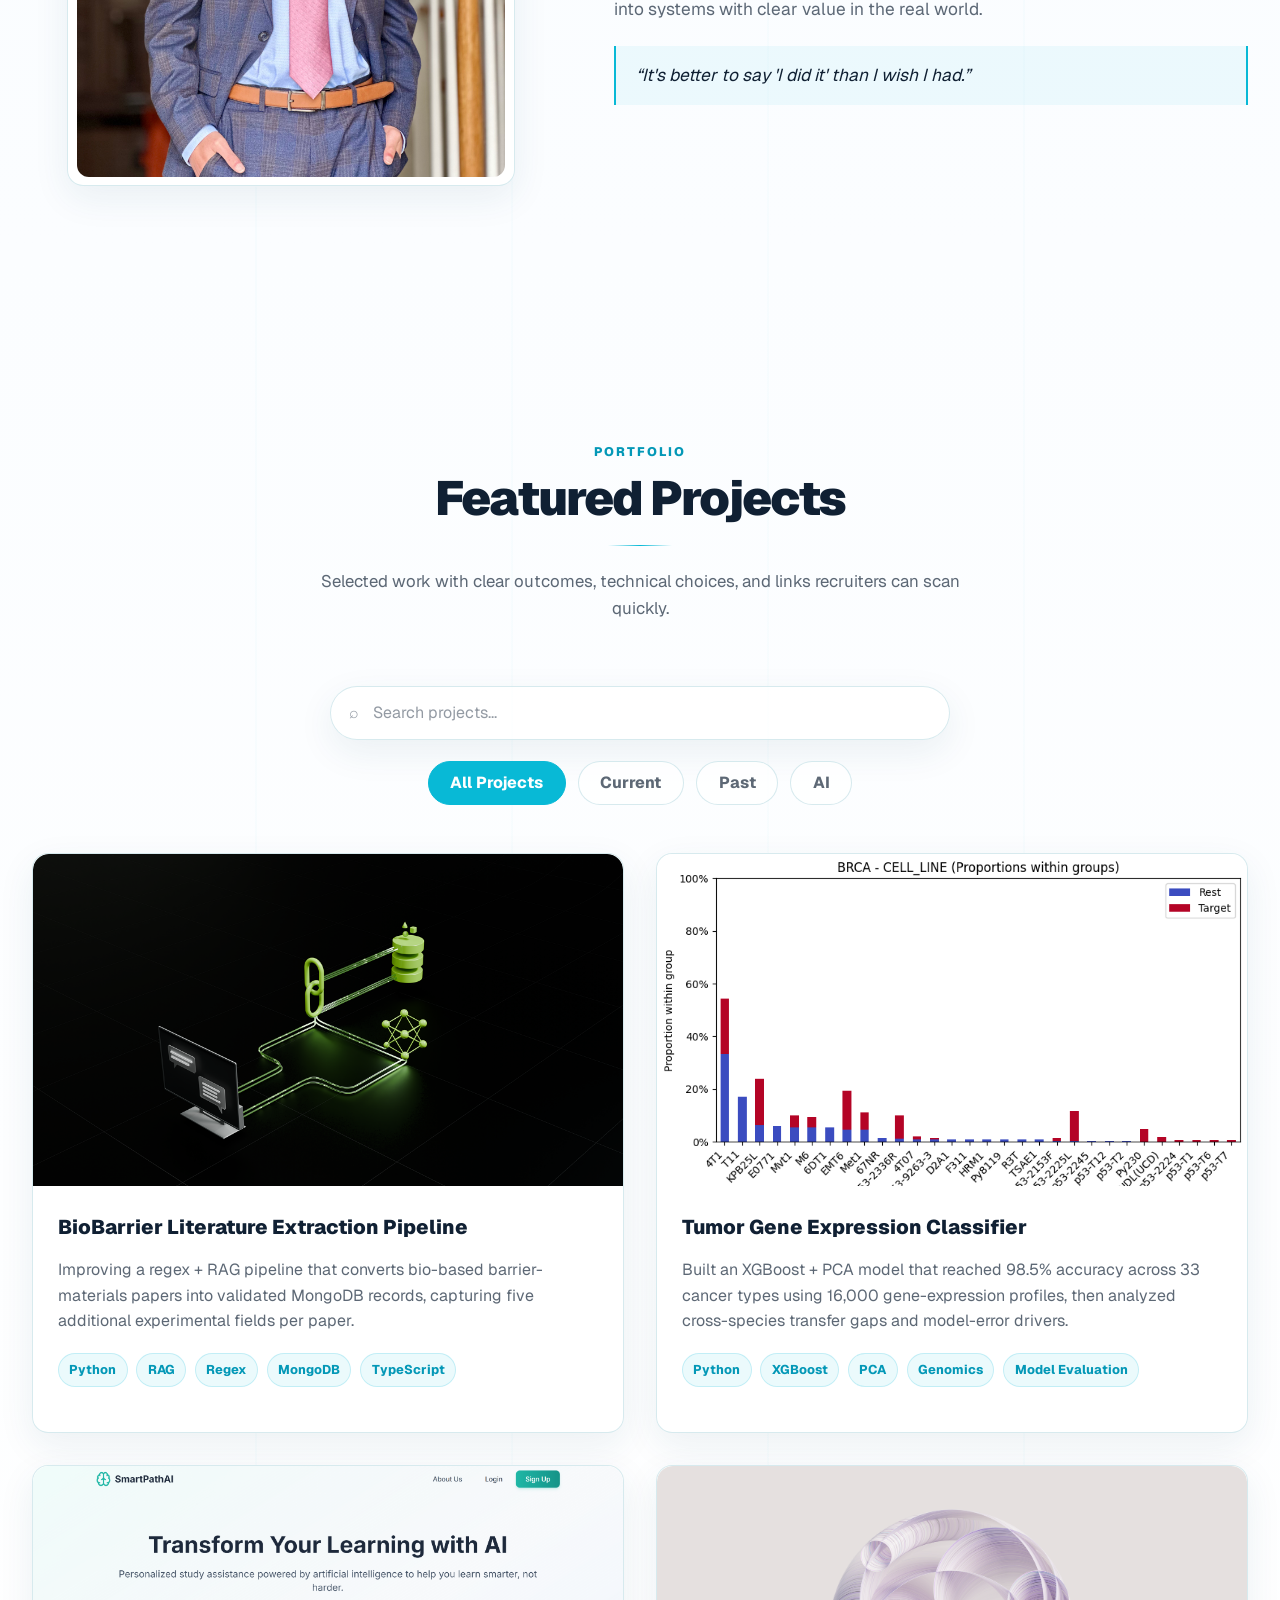
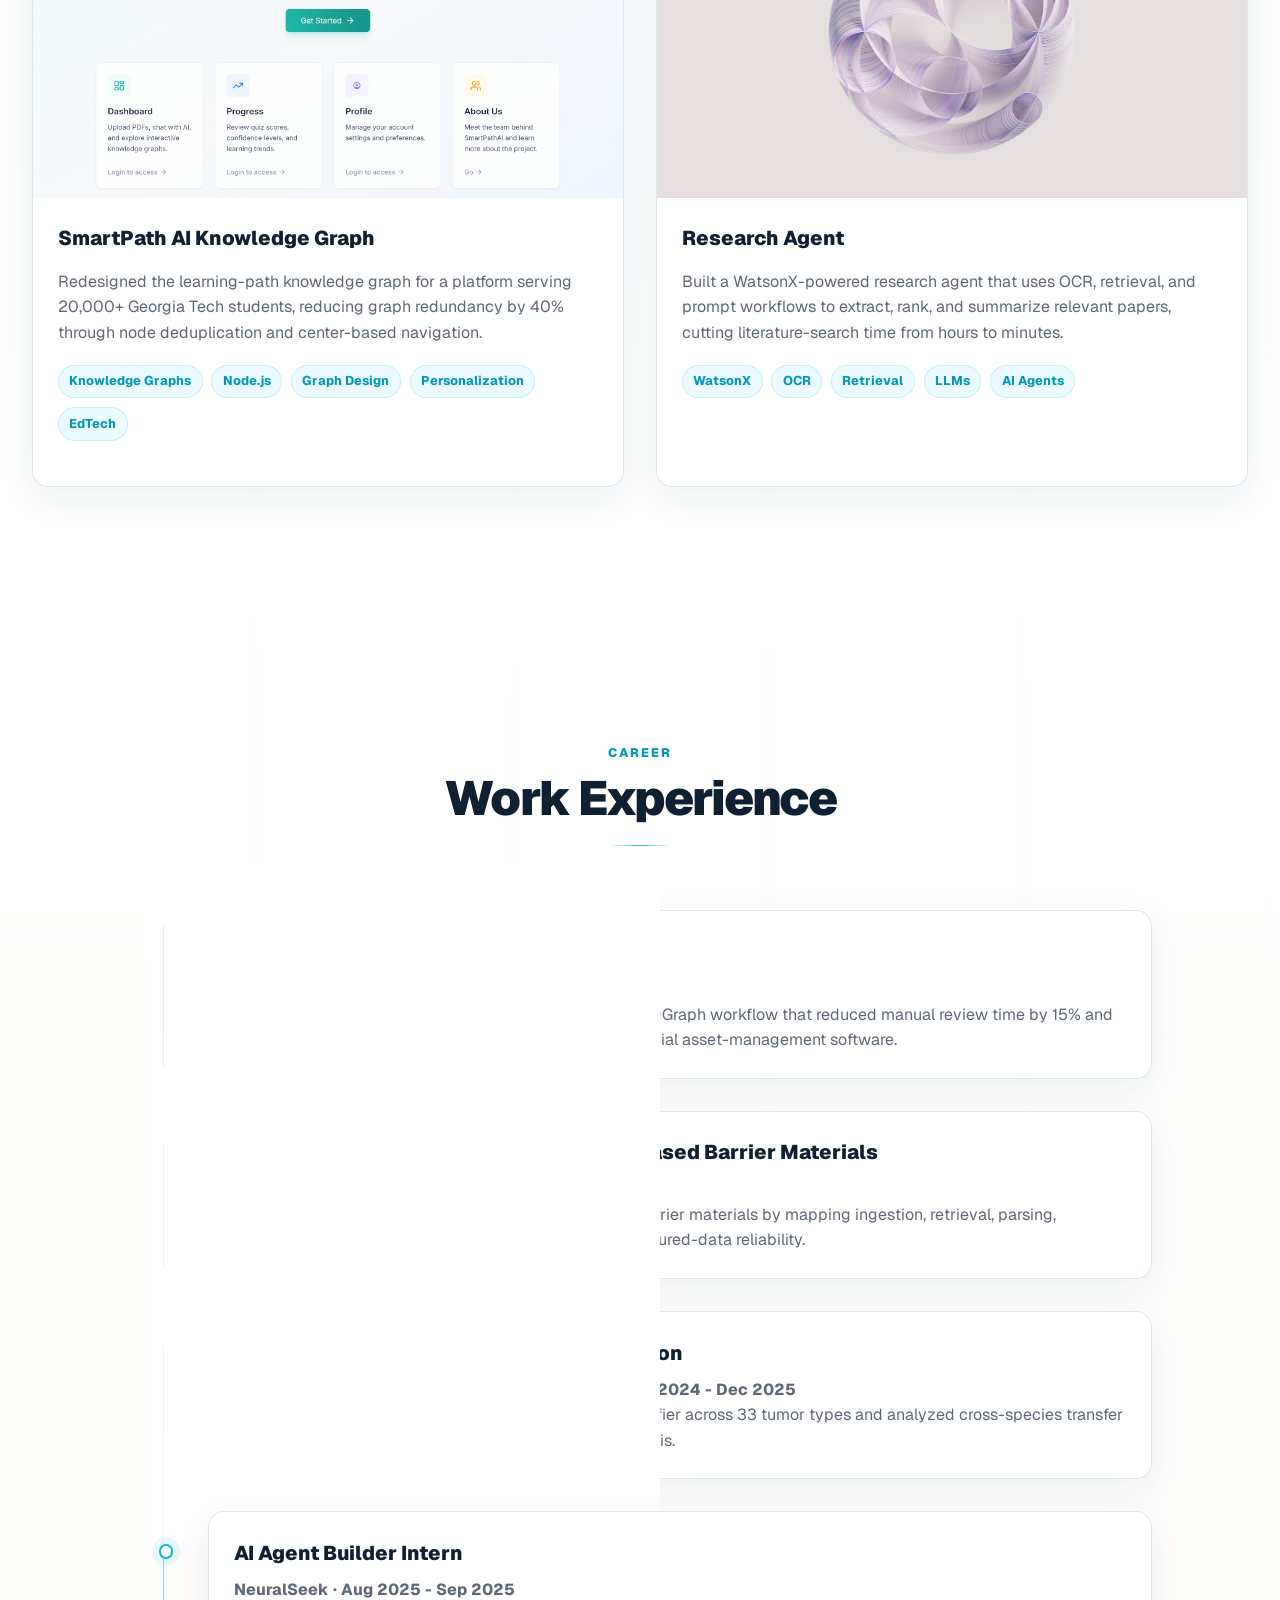
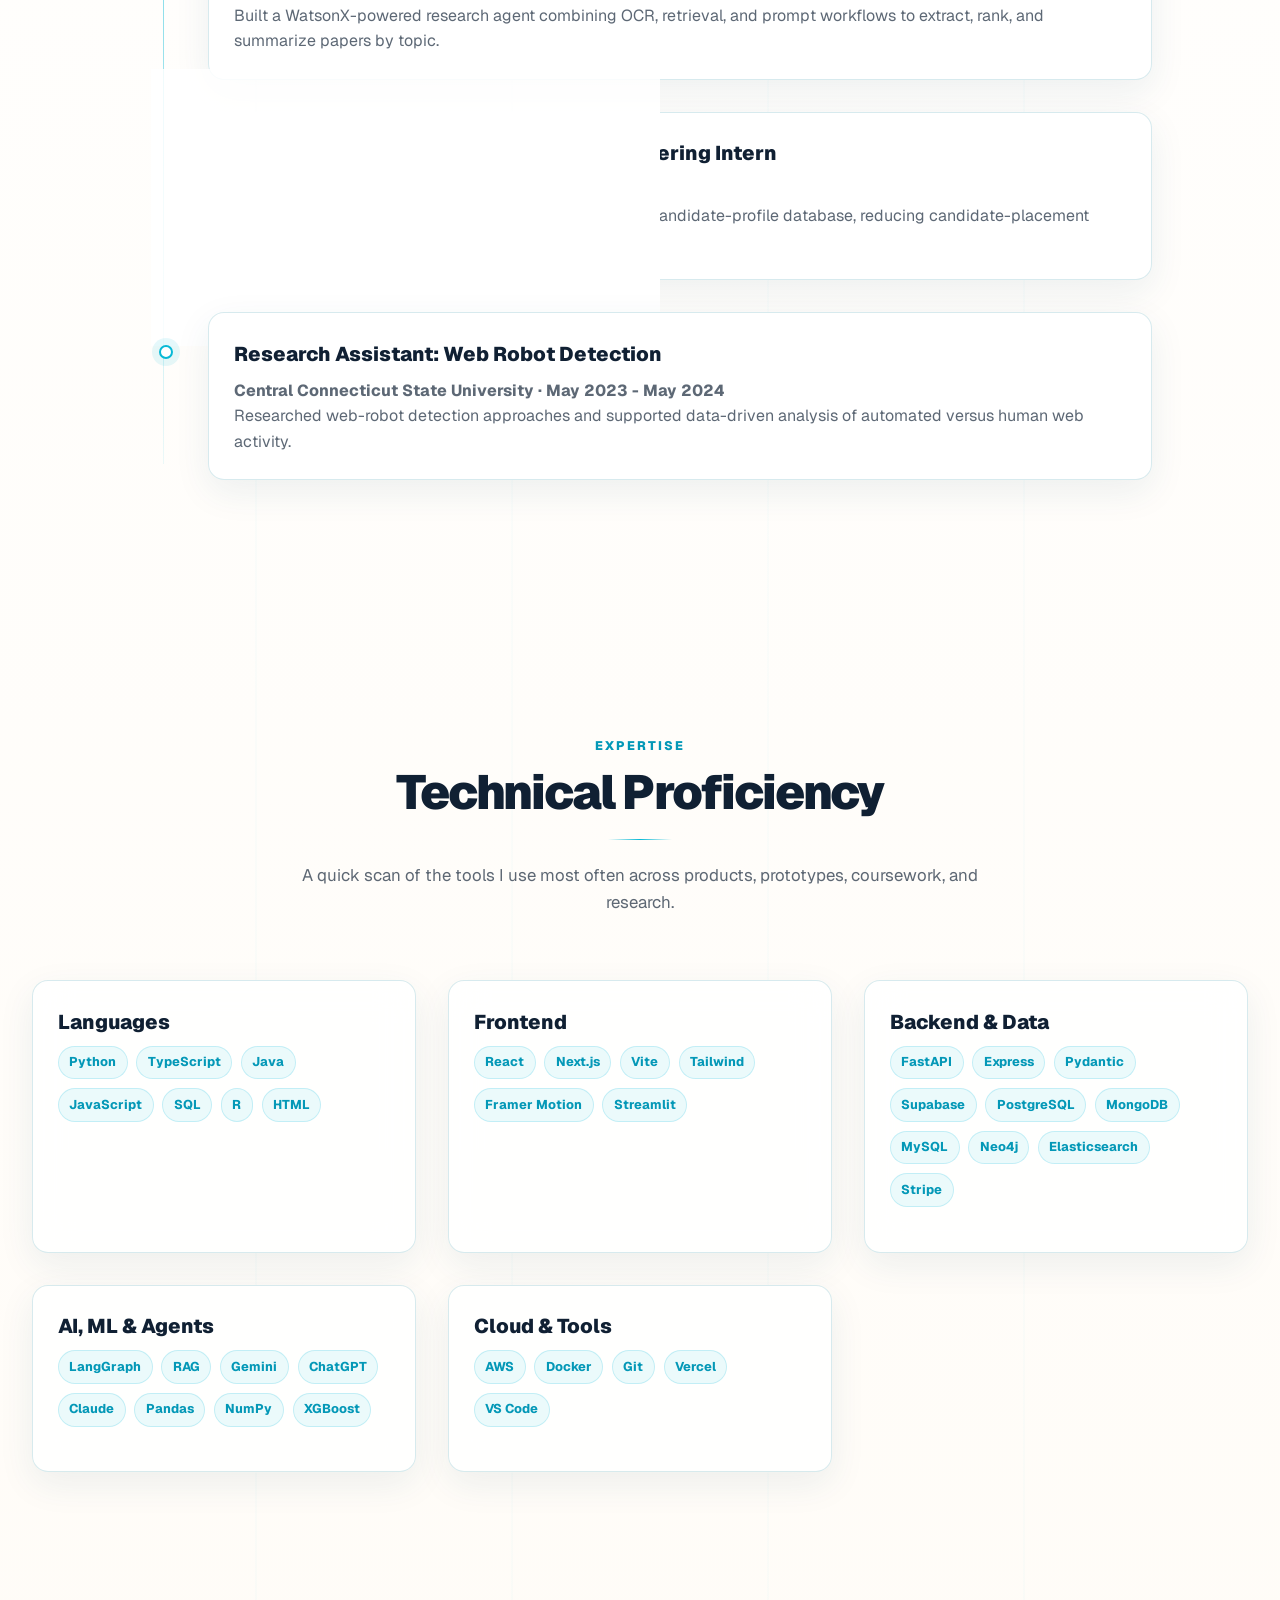
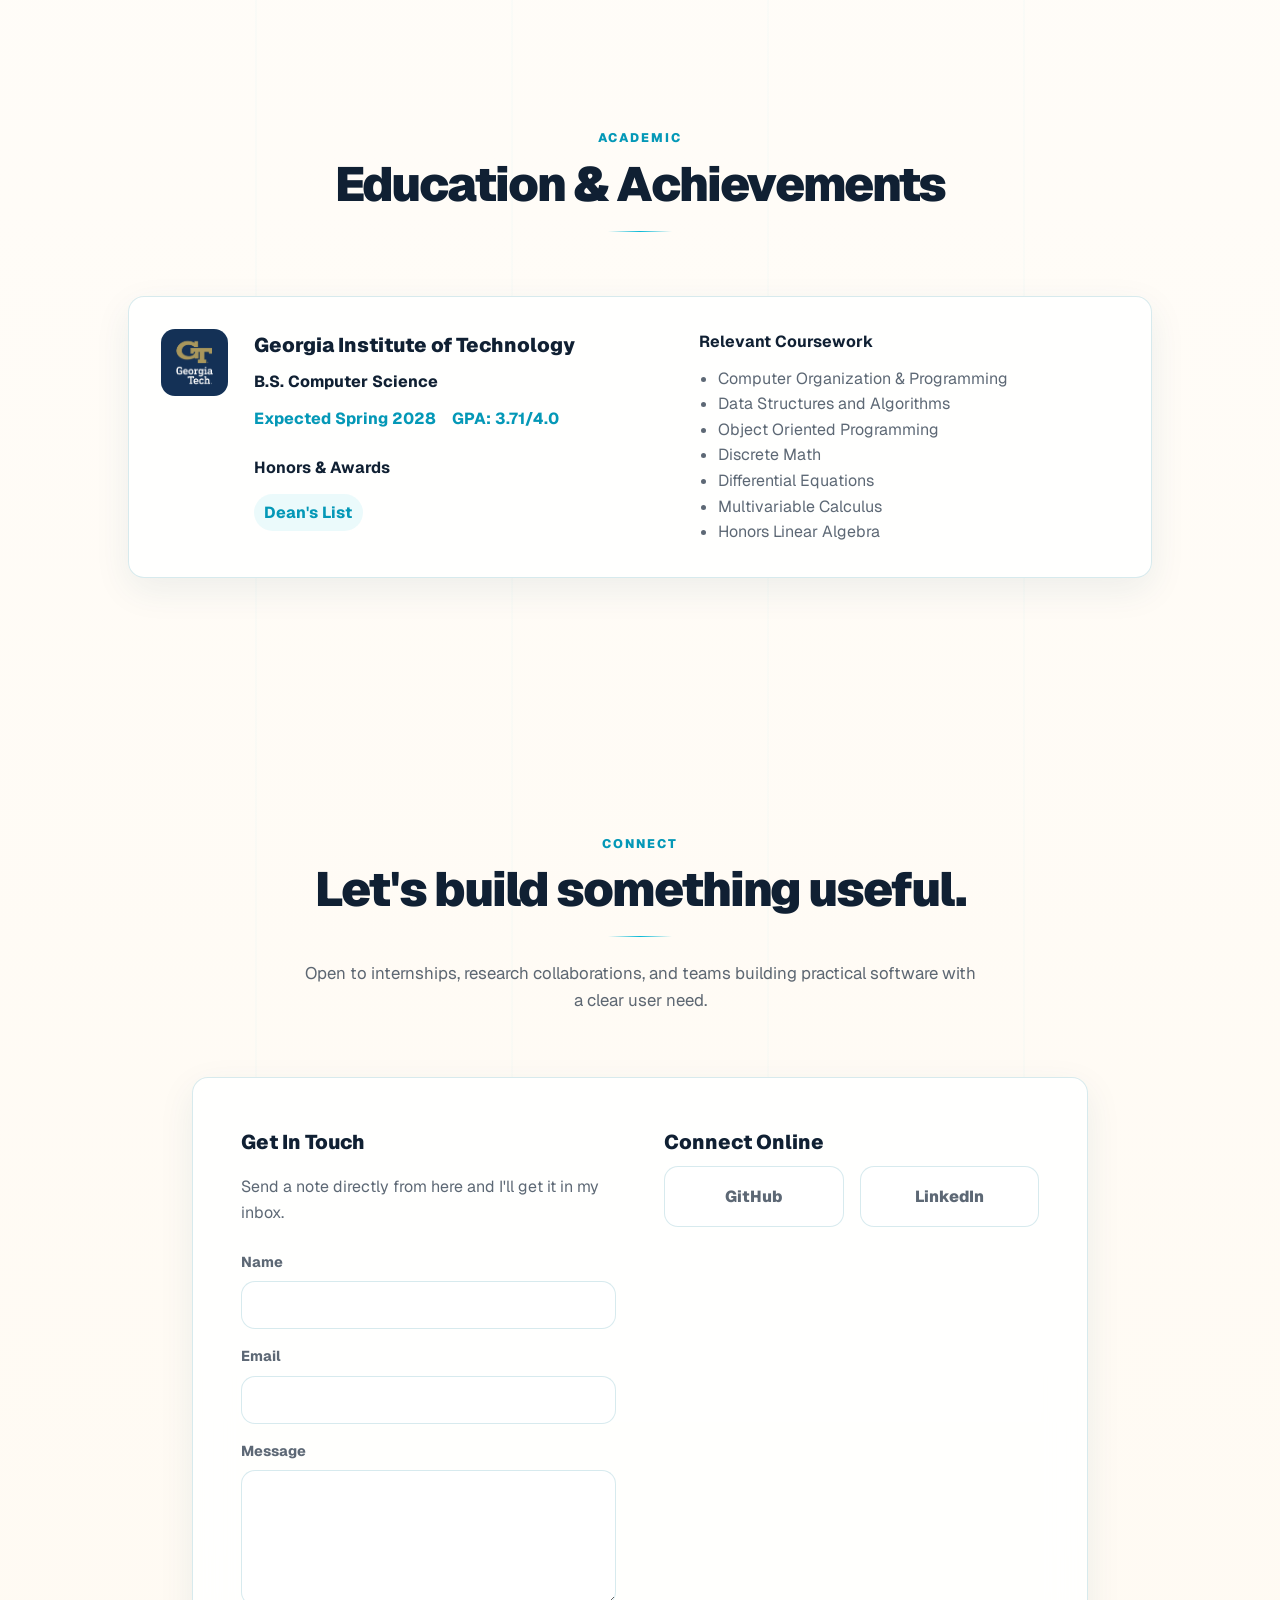
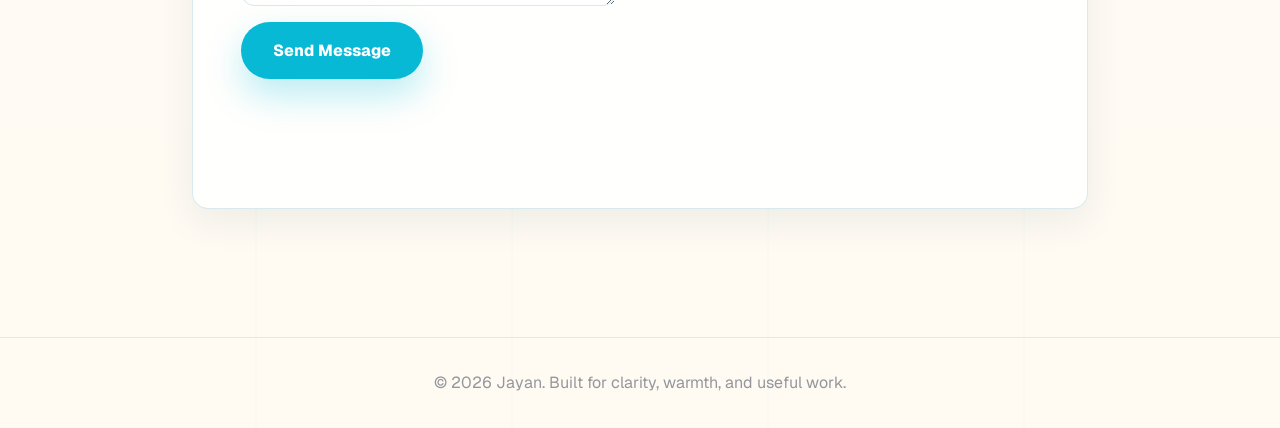
==== commit 76eca1ac: "Update Classes" ====
--- a/index.html
+++ b/index.html
@@ -434,10 +434,13 @@
             <div class="coursework">
               <h4>Relevant Coursework</h4>
               <ul>
+                <li>Computer Organization & Programming</li>
                 <li>Data Structures and Algorithms</li>
                 <li>Object Oriented Programming</li>
                 <li>Discrete Math</li>
+                <li>Differential Equations</li>
                 <li>Multivariable Calculus</li>
+                <li>Honors Linear Algebra</li>
               </ul>
             </div>
           </article>
